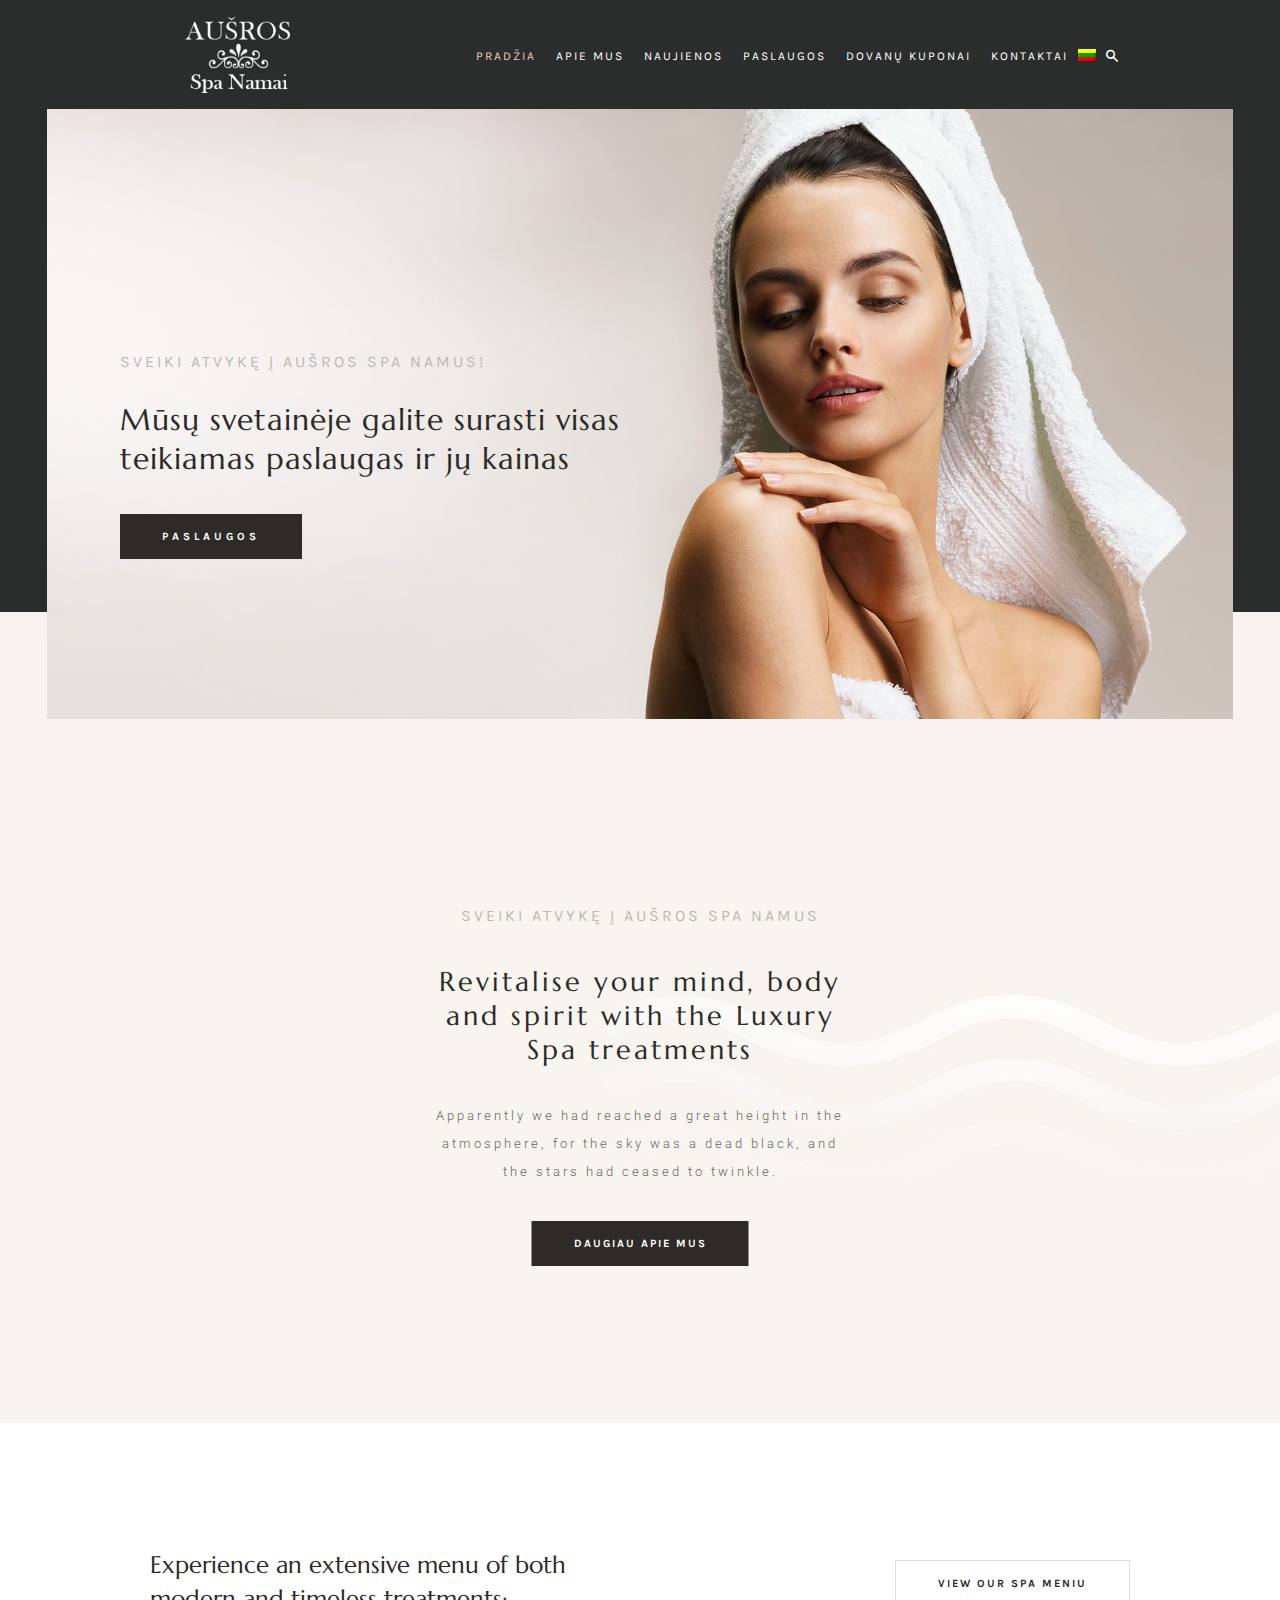
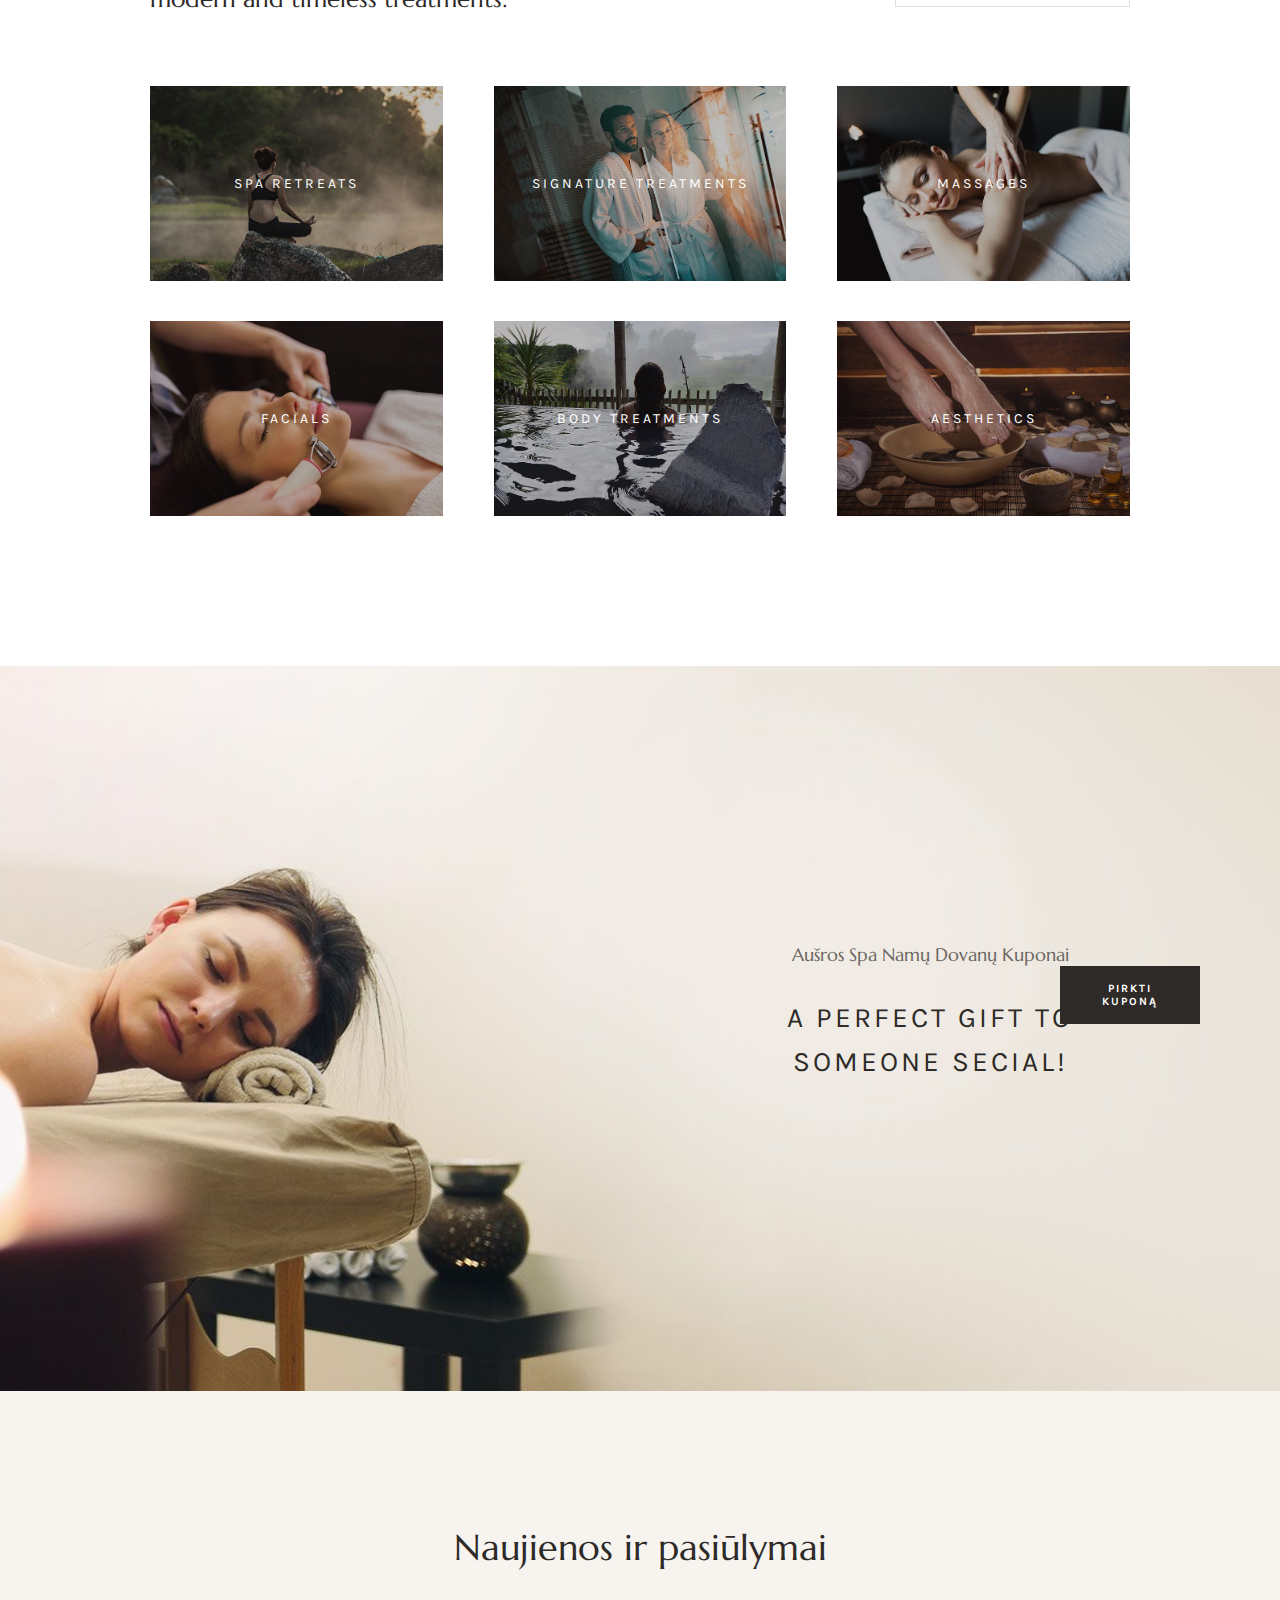
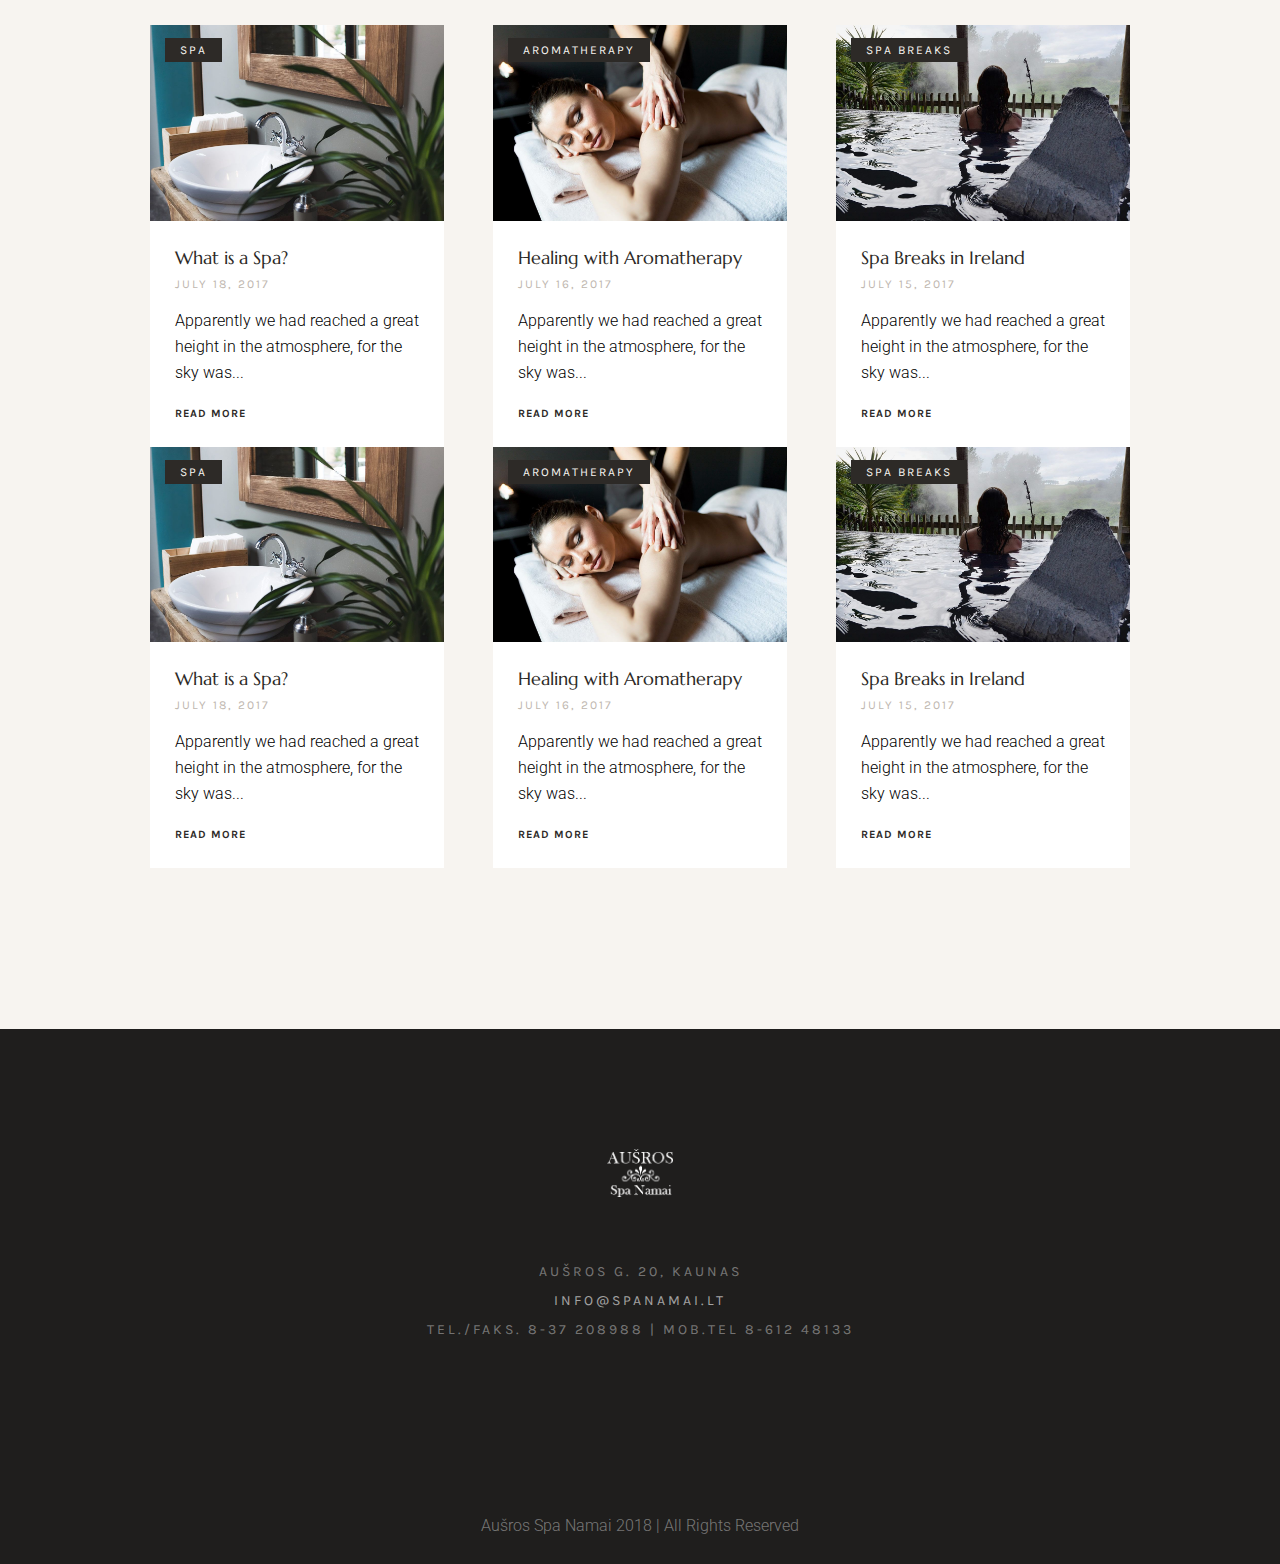
==== index.html @ 93ddd3ff "Add SPA website" ====
<!DOCTYPE html>

<html lang="lt"> 
	<head>
		<meta charset="utf-8">
		<meta name="viewport" content="width=device-width,initial-scale=1"> 
		<title>SPA</title> 
		<!-- reikia kitos fonto: Karla, Arial, Helvetica, "Nimbus Sans L"!!!-->
		<link href="https://fonts.googleapis.com/css?family=Karla:400,400i,700,700i&amp;subset=latin-ext" rel="stylesheet">
		<link href="https://fonts.googleapis.com/css?family=Marcellus&amp;subset=latin-ext" rel="stylesheet">
		<link href="https://fonts.googleapis.com/css?family=Roboto:300,300i&amp;subset=latin-ext" rel="stylesheet">
		<link rel="stylesheet" href="https://use.fontawesome.com/releases/v5.3.1/css/all.css" integrity="sha384-mzrmE5qonljUremFsqc01SB46JvROS7bZs3IO2EmfFsd15uHvIt+Y8vEf7N7fWAU" crossorigin="anonymous">
		<link rel="stylesheet" href="owlcarousel/dist/assets/owl.carousel.min.css">
		<link rel="stylesheet" href="owlcarousel/dist/assets/owl.theme.default.min.css">
		<link rel="stylesheet" href="assets/css/style.css">

	</head>
	<body> 
		
		<!-- START: button-to-top -->
		<button onclick="topFunction()" class="myBtn" title="Go to top">Top</button>
		<!-- END: button-to-top -->

		<!-- HEADER START-->

		<header class="float-navigation"> <!-- zalias --> 
			<div class="container flexinam">

				<div class="logo">
					<a href="# i pagrindini">
						<img src="assets/images/logo-spa-compressor.png" alt="Aušros spa namai">
					</a>
				</div>

				<nav class="meniu flexinam">
					<ul class="flexinam">
						<li class="unique"><a href="#">Pradžia</a></li>
						<li><a href="#">Apie mus</a></li>
						<li><a href="#">Naujienos</a></li>
						<li><a href="#">Paslaugos</a></li>
						<li><a href="#">Dovanų kuponai</a></li>
						<li><a href="#">Kontaktai</a></li>
					</ul>
					<ul class="lang">
						<!-- kaip cia padaryti, kad issoktu EN?? -->
						<li>
							<a href="#LT">
								<img src="assets/images/lt.png">
							</a>
						</li>
					</ul>
					<div class="search">
						<a href="#search"><span class="icon-search1"></span></a>
					</div>
				</nav>
			</div>
		</header>
		
		<!-- HEADER END --> 

		<!-- 2 SECTION START-->
		<section class="carousel">
			<div class="owl-carousel owl-theme">
				<div class="special-container photo flexinam first">
					<div class="content">
						<h3>Sveiki atvykę į aušros spa namus!</h3>
						<h4>Mūsų svetainėje galite surasti visas teikiamas paslaugas ir jų kainas</h4>
					</div>
					<a class='button' href='nowhere.html'>Paslaugos</a>
				</div>
				<div class="special-container photo flexinam second">
					<div class="content atitraukimas">
						<h3>Sveiki atvykę į aušros spa namus!</h3>
						<h4>Pas mus galite įsigyti dovanų kuponus visoms mūsų paslaugoms internetu!</h4>
					</div>
					<a class='button' href='nowhere.html'>Užsisakykite dabar!</a>
				</div>		
			</div>
		</section>
		<!-- 2 SECTION END-->
		
		<!-- 3 SECTION START: for overlay-->
		<section class="overlay">
		</section>
		<!-- 3 SECTION START: for overlay-->

		<!-- 4 SECTION START: ABOUT US-->
		<section class="about-us">
			<div class="container flexinam">
				<div class="content-about-us">
					<h1>Sveiki atvykę į aušros spa namus</h1>
					<h2>Revitalise your mind, body and spirit with the Luxury Spa treatments</h2>
					<p>Apparently we had reached a great height in the atmosphere, for the sky was a dead black, and the stars had ceased to twinkle.</p>
					<a class='button' href='nowhere.html'>Daugiau apie mus</a>
				</div>
			</div>
		</section>
		<section class="intro-to-service">
			<div class="container flexinam">
				<div class="antraste">
					<h4>Experience an extensive menu of both modern and timeless treatments:</h4>
				</div>
				<div>
					<a class='button' href="nowhere.html">View our spa meniu</a>
				</div>
			</div>
		</section>
		<section class="paslaugos">
			<div class="container">
				<div class="service-photos flexinam">
					<div class="spa">
						<a href="http://luxury-spa.cmsmasters.net/services/">
							<img src="assets/images/7-zen-dark-compressor.jpg" alt="spa retreats">
							<span class="centered overlayw3">spa retreats</span>
						</a>
					</div>
					<div class="spa">
						<a href="http://luxury-spa.cmsmasters.net/services/">
							<img src="assets/images/couple-dark-compressor.jpg" alt="signature treatments">
							<span class="centered overlayw3">signature treatments</span>
						</a>
					</div>
					<div class="spa">
						<a href="http://luxury-spa.cmsmasters.net/services/">
							<img src="assets/images/massage-dark-compressor.jpg" alt="massages">
							<span class="centered overlayw3">massages</span>
						</a>
					</div>
					<div class="spa">
						<a href="http://luxury-spa.cmsmasters.net/services/">
							<img src="assets/images/facial-dark-compressor.jpg" alt="facials">
							<span class="centered overlayw3">facials</span>
						</a>
					</div>
					<div class="spa">
						<a href="http://luxury-spa.cmsmasters.net/services/">
							<img src="assets/images/4-bali-dark-compressor.jpg" alt="body treatments">
							<span class="centered overlayw3">body treatments</span>
						</a>
					</div>
					<div class="spa">
						<a href="http://luxury-spa.cmsmasters.net/services/">
							<img src="assets/images/pedicure-compressor.jpg">
							<span class="centered overlayw3">aesthetics</span>
						</a>
					</div>
				</div>
			</div>
		</section>
		<!-- 4 SECTION END-->

		<!-- 5 SECTION START: VOUCHERS-->
		<section class="voucher">
			<div class="container flexinam">
				<div class="voucher-content">
					<h3>Aušros Spa namų dovanų kuponai</h3>
					<h4>A perfect gift to someone secial!</h4>
					<a class='button dark-button' href='nowhere.html'>Pirkti kuponą</a>
				</div>
			</div>
		</section>
		<!-- 5 SECTION END: VOUCHERS-->

		<!-- 6 SECTION START: NEWS-->
		<section class="news">
			<div class="container">
				<div class="intro">
					<h5>Naujienos ir pasiūlymai</h5>
				</div>
				<div class="news-columns flexinam"> 
					<div class="one-news-column">
						<div class="top-column">
							<figure>
								<img src="assets/images/sink-compressor.jpg">
								<div class="top-right">
									<a href="#nuveda i article">spa</a>
								</div>
							</figure>
						</div>
						<div class="bottom-column">
							<header>
								<h6>What is a Spa?</h6>
							</header>
							<div class="date-published">
								<h6 class="published">July 18, 2017</h6>
							</div>
							<div class="paragraph">
								<p>Apparently we had reached a great height in the atmosphere, for the sky was...</p>
							</div>
							<footer>
								<a href="#">read more</a>
							</footer>
						</div>
					</div>
					<div class="one-news-column">
						<div class="top-column">
							<figure>
								<img src="assets/images/massage-compressor.jpg">
								<!-- kaip padaryti, kad a padengtu visa foto? -->
								<div class="top-right">
									<a href="#nuveda i article">aromatherapy</a>
								</div>
							</figure>
							 <!-- https://www.w3schools.com/howto/howto_css_image_text.asp -->
						</div>
						<div class="bottom-column">
							<header>
								<h6>Healing with Aromatherapy</h6>
							</header>
							<div class="date-published">
								<h6 class="published">July 16, 2017</h6>
							</div>
							<div class="paragraph">
								<p>Apparently we had reached a great height in the atmosphere, for the sky was...</p>
							</div>
							<footer>
								<a href="#">read more</a>
							</footer>
						</div>
					</div>
					<div class="one-news-column">
						<div class="top-column">
							<figure>
								<img src="assets/images/bali-compressor.jpg">
								<!-- kaip padaryti, kad a padengtu visa foto? -->
								<div class="top-right">
									<a href="#nuveda i article">spa breaks</a>
								</div>
							</figure>
							 <!-- https://www.w3schools.com/howto/howto_css_image_text.asp -->
						</div>
						<div class="bottom-column">
							<header>
								<h6>Spa Breaks in Ireland</h6>
							</header>
							<div class="date-published">
								<h6 class="published">July 15, 2017</h6>
							</div>
							<div class="paragraph">
								<p>Apparently we had reached a great height in the atmosphere, for the sky was...</p>
							</div>
							<footer>
								<a href="#">read more</a>
							</footer>
						</div>
					</div>
										<div class="one-news-column">
						<div class="top-column">
							<figure>
								<img src="assets/images/sink-compressor.jpg">
								<div class="top-right">
									<a href="#nuveda i article">spa</a>
								</div>
							</figure>
						</div>
						<div class="bottom-column">
							<header>
								<h6>What is a Spa?</h6>
							</header>
							<div class="date-published">
								<h6 class="published">July 18, 2017</h6>
							</div>
							<div class="paragraph">
								<p>Apparently we had reached a great height in the atmosphere, for the sky was...</p>
							</div>
							<footer>
								<a href="#">read more</a>
							</footer>
						</div>
					</div>
					<div class="one-news-column">
						<div class="top-column">
							<figure>
								<img src="assets/images/massage-compressor.jpg">
								<!-- kaip padaryti, kad a padengtu visa foto? -->
								<div class="top-right">
									<a href="#nuveda i article">aromatherapy</a>
								</div>
							</figure>
							 <!-- https://www.w3schools.com/howto/howto_css_image_text.asp -->
						</div>
						<div class="bottom-column">
							<header>
								<h6>Healing with Aromatherapy</h6>
							</header>
							<div class="date-published">
								<h6 class="published">July 16, 2017</h6>
							</div>
							<div class="paragraph">
								<p>Apparently we had reached a great height in the atmosphere, for the sky was...</p>
							</div>
							<footer>
								<a href="#">read more</a>
							</footer>
						</div>
					</div>
					<div class="one-news-column">
						<div class="top-column">
							<figure>
								<img src="assets/images/bali-compressor.jpg">
								<!-- kaip padaryti, kad a padengtu visa foto? -->
								<div class="top-right">
									<a href="#nuveda i article">spa breaks</a>
								</div>
							</figure>
							 <!-- https://www.w3schools.com/howto/howto_css_image_text.asp -->
						</div>
						<div class="bottom-column">
							<header>
								<h6>Spa Breaks in Ireland</h6>
							</header>
							<div class="date-published">
								<h6 class="published">July 15, 2017</h6>
							</div>
							<div class="paragraph">
								<p>Apparently we had reached a great height in the atmosphere, for the sky was...</p>
							</div>
							<footer>
								<a href="#">read more</a>
							</footer>
						</div>
					</div>
				</div>
				<div class="three-dots flexinam">
					<div>
						<i class="fas fa-circle"></i>
					</div>
					<div class="active">
						<i class="fas fa-circle"></i>
					</div>
					<div>
						<i class="fas fa-circle"></i>
					</div>
				</div>
			</div>
		</section>
		<!-- 6 SECTION END: NEWS-->

		<!-- 7 SECTION START: footer-->
		<footer class="end-footer">
			<div class="container">
				<div class="footer-content">
					<div class="logo2">
						<a href="# i pagrindini">
							<img src="assets/images/logo-spa-compressor.png" alt="Aušros spa namai">
						</a>
					</div>
					<div class="address">
						<h4>Aušros g. 20, Kaunas</h4>
						<a href="mailto:info@spanamai.lt">info@spanamai.lt</a>
						<h4>tel./faks. 8-37 208988 | mob.tel 8-612 48133</h4>
					</div>
					<div class="icon-social">
						<ul class="flexinam">
							<li class="margin">
								<a href="https://www.instagram.com/explore/locations/489971274/ausros-spa-namai/" target="_blank">
									<i class="fab fa-instagram"></i>
								</a>
							</li>
							<li class="margin">
								<a href="https://www.facebook.com/ausrosspa//" target="_blank">
									<i class="fab fa-facebook-f"></i>
								</a>
							</li>
							<li class="margin">
								<a href="https://twitter.com/ausrosspanamai" target="_blank">
									<i class="fab fa-twitter"></i>
								</a>
							</li>
							<li class="margin">
								<a href="https://rekvizitai.vz.lt/imone/spa_namai/" target="_blank">
									<i class="fas fa-briefcase"></i>
								</a>
							</li>
						</ul>
					</div>
					<div class="rights">
						<p>Aušros Spa Namai 2018 | All Rights Reserved</p>
					</div>
				</div>
			</div>
		</footer>
		<!-- 7 SECTION END: footer-->
		<script src="assets/scripts/jquery.js"></script>
		<script src="owlcarousel/dist/owl.carousel.min.js"></script>
		<script src="assets/scripts/script.js"></script>
		
	</body>
</html>
---- assets/css/style.css ----
*,
*::before,
*::after {
  -webkit-box-sizing: border-box;
  box-sizing: border-box;
  /*border: 1px solid red;*/
}

@font-face {
  font-family: 'icomoon';
  src: url("../fonts/icomoon.eot?l3f3na");
  src: url("assets/fonts/icomoon.eot?l3f3na#iefix") format("embedded-opentype"), url("../fonts/icomoon.ttf?l3f3na") format("truetype"), url("../fonts/icomoon.woff?l3f3na") format("woff"), url("../fonts/icomoon.svg?l3f3na#icomoon") format("svg");
  font-weight: normal;
  font-style: normal;
}

[class^="icon-"], [class*=" icon-"] {
  /* use !important to prevent issues with browser extensions that change fonts */
  font-family: 'icomoon' !important;
  speak: none;
  font-style: normal;
  font-weight: normal;
  font-variant: normal;
  text-transform: none;
  line-height: 1;
  /* Better Font Rendering =========== */
  -webkit-font-smoothing: antialiased;
  -moz-osx-font-smoothing: grayscale;
}

.icon-search1:before {
  content: "\e901";
}

.icon-facebook:before {
  content: "\ea90";
}

.icon-instagram:before {
  content: "\ea92";
}

/******************************************************************/
html {
  font-size: 16px;
}

body {
  margin: 0;
}

.container {
  max-width: 980px;
  margin: 0 auto;
}

.flexinam {
  display: -webkit-box;
  display: -ms-flexbox;
  display: flex;
}

ul {
  list-style: none;
  /* kad nebutu bullet pointu */
  margin: 0;
  padding: 0;
}

img {
  width: 100%;
  /* padaro, kad prisitaikytu prie tevynainio */
  display: block;
  /* kad nebutu tarpelio po nuotrauka */
}

h1, h2, h3, h4, h5, h6, p {
  margin: 0;
}

a {
  text-decoration: none;
  text-transform: uppercase;
}

p {
  font-family: "Roboto", Arial, Helvetica, "Nimbus Sans L", sans-serif;
  font-weight: 300;
}

/* START: botton-to-top */
.myBtn {
  display: none;
  position: fixed;
  bottom: 50px;
  right: 20px;
  z-index: 99;
  font-size: 18px;
  border: none;
  outline: none;
  background-color: #b7a48e;
  color: white;
  cursor: pointer;
  padding: 15px;
}

.myBtn:hover {
  background-color: #a1886b;
}

/* END: botton-to-top */
/* 1 SECTION START: NAVIGATION MENIU */
.float-navigation {
  background-color: #2a2d2c;
  position: fixed;
  width: 100%;
  z-index: 1000;
}

.float-navigation.shrink .container {
  height: 73px;
}

/*https://codepen.io/malZiiirA/pen/cbfED*/
.float-navigation.shrink .logo {
  padding: 15px 15px 15px 35px;
  max-width: 105px;
}

.float-navigation .container {
  -webkit-box-pack: justify;
  -ms-flex-pack: justify;
  justify-content: space-between;
  -webkit-box-align: center;
  -ms-flex-align: center;
  align-items: center;
}

.logo {
  padding: 16.609px 15px 16.625px 35px;
  max-width: 155px;
}

.meniu {
  -webkit-box-align: center;
  -ms-flex-align: center;
  align-items: center;
}

.meniu a {
  color: #fff;
  font-size: 0.75rem;
  font-family: "Karla", Arial, Helvetica, "Nimbus Sans L", sans-serif;
  letter-spacing: 2px;
  /*cia gal irgi reikia reliatyvaus skaiciaus?*/
  padding: 10px;
}

/* kazkaip kitaip reiketu selectinti!!! */
.unique a {
  color: #e8d2b8;
}

.meniu a:hover, span:hover {
  color: #e8d2b8;
}

/* kazkaip gal galima pritaikyti koda, kad visiems butu galima taikyti hover? */
.icon-search1 {
  color: #fff;
  vertical-align: -1px;
  /* vertikaliai 1px zemyn */
}

/*https://www.w3schools.com/howto/howto_js_dropdown.asp*/
.lang a {
  vertical-align: -2px;
}

/* 1 SECTION END: NAVIGATION MENIU */
/* 2 SECTION START: CAROUSEL */
/*https://owlcarousel2.github.io/OwlCarousel2/docs/started-installation.html*/
.carousel {
  background-color: #2a2d2c;
}

.owl-carousel .owl-stage-outer {
  -webkit-transform: translateY(107px);
  -ms-transform: translateY(107px);
  transform: translateY(107px);
}

/* nuotrauka kazkodel per maza???? */
.carousel .photo {
  background-size: cover;
  background-position: center;
}

.photo.first {
  background-image: url("../images/big_towel-compressor.jpg");
}

.photo.second {
  background-image: url("../images/big_mask-compressor.jpg");
}

.special-container {
  max-width: 1186px;
  margin: 0 auto;
  height: 612px;
  /*?????? kaip sitas sprendimas? 715px, 100vh*/
  -webkit-box-align: center;
  -ms-flex-align: center;
  align-items: center;
  position: relative;
}

.special-container.second {
  -webkit-box-pack: end;
  -ms-flex-pack: end;
  justify-content: flex-end;
}

.first .content {
  padding-left: 73px;
  max-width: 623px;
}

.second .content {
  padding-left: 40px;
  max-width: 623px;
}

.carousel h3 {
  color: #c0b7af;
  font-size: 1rem;
  text-transform: uppercase;
  font-family: "Karla", Arial, Helvetica, "Nimbus Sans L", sans-serif;
  letter-spacing: 3px;
  font-style: normal;
  font-weight: 400;
  line-height: 26px;
}

.second h3 {
  color: #c0b7af;
  font-size: 1rem;
  text-transform: uppercase;
  font-family: "Karla", Arial, Helvetica, "Nimbus Sans L", sans-serif;
  letter-spacing: 3px;
  font-style: normal;
  font-weight: 400;
  color: rgba(255, 255, 255, 0.6);
}

.carousel h4 {
  color: #2d2a27;
  font-family: "Marcellus", Georgia, Times, "Century Schoolbook L", serif;
  font-style: normal;
  font-weight: 400;
  font-size: 1.9rem;
  letter-spacing: 1px;
  padding-top: 25px;
}

.second h4 {
  color: white;
}

.button {
  padding: 16px 42px;
  /* tipo 11 ir 42*/
  background-color: #2d2a27;
  border: #6a6560;
  text-decoration: none;
  text-transform: uppercase;
  font-family: "Karla", Arial, Helvetica, "Nimbus Sans L", sans-serif;
  font-size: 0.6875rem;
  position: absolute;
  color: #fff;
  font-weight: 700;
  letter-spacing: 4px;
}

/* button colors: */
.first a {
  margin-left: 73px;
  bottom: 160px;
}

.first a:hover {
  background: #b8a48d;
  color: #f7f4f0;
}

.atitraukimas {
  margin-bottom: 60px;
}

.second a {
  -webkit-transform: translateX(-110%);
  -ms-transform: translateX(-110%);
  transform: translateX(-110%);
  bottom: 190px;
}

.second a:hover {
  background: #fff;
  color: black;
}

/* 2 SECTION END: CAROUSEL */
/* 3 SECTION START: overlay */
.overlay {
  height: 107px;
  background-color: #f7f3f0;
  max-width: 1280px;
}

/* 3 SECTION END: overlay */
/* 4 SECTION START: ABOUT US */
.about-us {
  background-image: url("../images/wave-background-compressor.jpg");
  background-size: cover;
  background-position: center;
}

.about-us .container {
  -webkit-box-pack: center;
  -ms-flex-pack: center;
  justify-content: center;
  -webkit-box-align: center;
  -ms-flex-align: center;
  align-items: center;
  position: relative;
}

/*centruojam turini: */
.content-about-us {
  -webkit-box-pack: center;
  -ms-flex-pack: center;
  justify-content: center;
  margin-top: 163px;
  margin-bottom: 202px;
  padding-left: 20px;
  padding-top: 20px;
  padding-right: 20px;
  max-width: 450px;
  text-align: center;
}

h1 {
  color: #c0b7af;
  font-size: 1rem;
  text-transform: uppercase;
  font-family: "Karla", Arial, Helvetica, "Nimbus Sans L", sans-serif;
  letter-spacing: 3px;
  font-style: normal;
  font-weight: 400;
  line-height: 28px;
}

h2 {
  color: #2d2a27;
  font-family: "Marcellus", Georgia, Times, "Century Schoolbook L", serif;
  font-style: normal;
  font-weight: 400;
  font-size: 1.7rem;
  letter-spacing: 3px;
  padding-bottom: 35px;
  padding-top: 35px;
}

.about-us p {
  color: #6a6560;
  font-size: 0.8rem;
  /*atrodo per didelis sriftas, visai kitoks. turejo buti 16px, tai sumazinau*/
  letter-spacing: 3px;
  line-height: 28px;
  padding-bottom: 35px;
}

.about-us .button {
  letter-spacing: 2px;
  -webkit-transform: translateX(-50%);
  -ms-transform: translateX(-50%);
  transform: translateX(-50%);
}

.about-us a:hover, .voucher a:hover {
  border: 1px solid #d8d3d2;
  background-color: #f7f4f0;
  color: #2d2a27;
}

/* 4 SECTION END: ABOUT US */
/* 5 SECTION START: intro to services */
.intro-to-service {
  background-color: #fff;
}

.intro-to-service .container {
  padding-top: 125px;
  padding-bottom: 70px;
  -webkit-box-pack: justify;
  -ms-flex-pack: justify;
  justify-content: space-between;
  -webkit-box-align: center;
  -ms-flex-align: center;
  align-items: center;
}

.antraste {
  width: 430.844px;
}

.antraste h4 {
  color: #2d2a27;
  font-family: "Marcellus", Georgia, Times, "Century Schoolbook L", serif;
  font-style: normal;
  font-weight: 400;
  font-size: 1.5rem;
  text-align: left;
  line-height: 34px;
}

.intro-to-service a {
  border: 1px solid #e0dddd;
  background-color: rgba(0, 0, 0, 0);
  color: #2d2a27;
  letter-spacing: 2px;
  font-weight: 700;
  position: static;
}

.intro-to-service a:hover {
  color: #fff;
  background-color: #2d2a27;
  border-color: #4a4744;
}

/* 5 SECTION END: intro to services */
/* 6 SECTION START: services */
.paslaugos .container {
  padding-bottom: 110px;
  /* atemiau 40px, nes nuotraukos i apacia turi 40px margin*/
}

.spa {
  width: 29.8568%;
  margin-bottom: 40px;
  position: relative;
  /* uzdedam ant nuotraukos teksta */
  text-align: center;
  color: white;
}

.service-photos {
  -ms-flex-wrap: wrap;
  flex-wrap: wrap;
  -webkit-box-pack: justify;
  -ms-flex-pack: justify;
  justify-content: space-between;
}

/* ant nuotraukos sucentruojam teksta */
.centered {
  position: absolute;
  width: 100%;
  /* jejeje tekstas viduj nepersikelia i kita eilute ## /* max-width: 250px; KODEL PEREINA I KITA EILUTE?*/
  display: -webkit-box;
  display: -ms-flexbox;
  display: flex;
  -webkit-box-align: center;
  -ms-flex-align: center;
  align-items: center;
  -webkit-box-pack: center;
  -ms-flex-pack: center;
  justify-content: center;
}

.overlayw3 {
  position: absolute;
  top: 0;
  bottom: 0;
  left: 0;
  right: 0;
  height: 100%;
  width: 100%;
  -webkit-transition: .5s ease;
  -o-transition: .5s ease;
  transition: .5s ease;
}

.spa:hover .overlayw3 {
  background-color: rgba(45, 42, 39, 0.5);
}

.paslaugos a {
  font-family: "Karla", Arial, Helvetica, "Nimbus Sans L", sans-serif;
  font-size: 0.875rem;
  font-weight: 400;
  text-transform: uppercase;
  letter-spacing: 3px;
  color: #fff;
  text-decoration: none;
  display: block;
}

/* 6 SECTION END: services */
/* 7 SECTION START: VOUCHERS*/
.voucher {
  background-image: url("../images/gultas-compressor.jpg");
  background-position: center right;
  background-repeat: no-repeat;
  background-size: cover;
}

.voucher .container {
  min-height: 725px;
  -webkit-box-pack: end;
  -ms-flex-pack: end;
  justify-content: flex-end;
  -webkit-box-align: center;
  -ms-flex-align: center;
  align-items: center;
}

.voucher-content {
  max-width: 400px;
  position: relative;
  text-align: center;
}

.voucher h3 {
  color: #2d2a27;
  font-family: "Marcellus", Georgia, Times, "Century Schoolbook L", serif;
  font-style: normal;
  font-weight: 400;
  text-transform: capitalize;
  color: #6a6560;
  font-size: 1.125rem;
}

.voucher-content h4 {
  color: #c0b7af;
  font-size: 1rem;
  text-transform: uppercase;
  font-family: "Karla", Arial, Helvetica, "Nimbus Sans L", sans-serif;
  letter-spacing: 3px;
  font-style: normal;
  font-weight: 400;
  display: inline-block;
  font-size: 1.75rem;
  line-height: 44px;
  padding-top: 30px;
  padding-bottom: 30px;
  color: #2d2a27;
}

.voucher .button {
  margin-bottom: 240px;
  letter-spacing: 2px;
  -webkit-transform: translateX(-50%);
  -ms-transform: translateX(-50%);
  transform: translateX(-50%);
}

/* 7 SECTION END: VOUCHERS */
/* 8 SECTION START: NEWS */
.news {
  background-color: #f7f4f0;
}

.news .container {
  padding-top: 135px;
  padding-bottom: 125px;
}

.news h5 {
  color: #2d2a27;
  font-family: "Marcellus", Georgia, Times, "Century Schoolbook L", serif;
  font-style: normal;
  font-weight: 400;
  font-size: 2.25rem;
  line-height: 44px;
  text-align: center;
  margin-bottom: 55px;
}

figure {
  position: relative;
  margin: 0;
}

.top-right {
  position: absolute;
  top: 15px;
  left: 15px;
}

.top-right a, .news footer a {
  font-family: "Karla", Arial, Helvetica, "Nimbus Sans L", sans-serif;
  text-decoration: none;
  background-color: #2d2a27;
  text-transform: uppercase;
}

.top-right a {
  padding: 5px 15px;
  margin-bottom: 2px;
  margin-right: 2px;
  color: #f7f4f0;
  font-size: .75rem;
  font-weight: 400;
  letter-spacing: 2px;
  line-height: 18px;
}

.top-right a:hover {
  background: #a1886b;
  color: #f7f4f0;
}

.news-columns {
  -webkit-box-pack: justify;
  -ms-flex-pack: justify;
  justify-content: space-between;
  -ms-flex-wrap: wrap;
  flex-wrap: wrap;
}

.one-news-column {
  width: 30%;
  /*30.8510*/
}

.bottom-column {
  padding: 25px;
  background-color: #fff;
}

.bottom-column h6 {
  color: #2d2a27;
  font-family: "Marcellus", Georgia, Times, "Century Schoolbook L", serif;
  font-style: normal;
  font-weight: 400;
  font-size: 1.125rem;
  line-height: 24px;
}

.date-published {
  margin-top: 5px;
}

.date-published h6 {
  color: #c0b7af;
  font-size: 1rem;
  text-transform: uppercase;
  font-family: "Karla", Arial, Helvetica, "Nimbus Sans L", sans-serif;
  letter-spacing: 3px;
  font-style: normal;
  font-weight: 400;
  font-size: 0.75rem;
  line-height: 18px;
  letter-spacing: 2px;
}

.paragraph {
  margin-top: 15px;
}

.paragraph p {
  margin: 0;
  font-size: 1rem;
  line-height: 26px;
  font-weight: 300;
}

.news footer {
  margin-top: 17px;
}

.news footer a {
  font-size: 0.6875rem;
  font-weight: 700;
  letter-spacing: 1px;
  line-height: 16px;
  color: #2d2a27;
  background-color: transparent;
}

.news footer a:hover {
  color: #b8a48d;
}

.three-dots {
  -webkit-box-pack: center;
  -ms-flex-pack: center;
  justify-content: center;
  padding-top: 25px;
  font-size: 10px;
  color: #d8d3d2;
}

.three-dots i {
  padding: 3px;
}

.three-dots i:hover {
  color: #b7a48e;
}

/* kaip padaryti, kad ir liktu hover spalvos, kai tas langas aktyvus????? */
/* 8 SECTION END: NEWS */
/* 9 SECTION START: footer */
.end-footer {
  background-color: #1f1e1d;
}

.footer-content {
  padding: 120px 20px 25px;
  text-align: center;
}

.end-footer img {
  display: inline;
  width: 100%;
}

.address {
  margin-bottom: 40px;
}

.end-footer .logo2 {
  padding: 0;
  margin: 0 auto;
  margin-bottom: 50px;
  width: 7%;
}

.end-footer h4 {
  color: #c0b7af;
  font-size: 1rem;
  text-transform: uppercase;
  font-family: "Karla", Arial, Helvetica, "Nimbus Sans L", sans-serif;
  letter-spacing: 3px;
  font-style: normal;
  font-weight: 400;
  font-size: .875rem;
  line-height: 34px;
  color: rgba(255, 255, 255, 0.4);
}

.end-footer a {
  color: #c0b7af;
  font-size: 1rem;
  text-transform: uppercase;
  font-family: "Karla", Arial, Helvetica, "Nimbus Sans L", sans-serif;
  letter-spacing: 3px;
  font-style: normal;
  font-weight: 400;
  text-decoration: none;
  color: rgba(255, 255, 255, 0.6);
  font-size: .875rem;
  line-height: 24px;
}

.icon-social {
  margin-bottom: 20px;
}

.icon-social a {
  color: #fff;
}

.icon-social ul {
  -webkit-box-pack: center;
  -ms-flex-pack: center;
  justify-content: center;
}

.margin i {
  margin-right: 20px;
  font-size: 19px;
}

.icon-social i:hover {
  color: #e7d2b9;
}

.rights {
  margin-top: 100px;
}

.rights p {
  text-transform: capitalize;
  color: rgba(255, 255, 255, 0.4);
  font-size: 1rem;
  line-height: 26px;
  display: inline;
}

/* 9 SECTION END: footer */
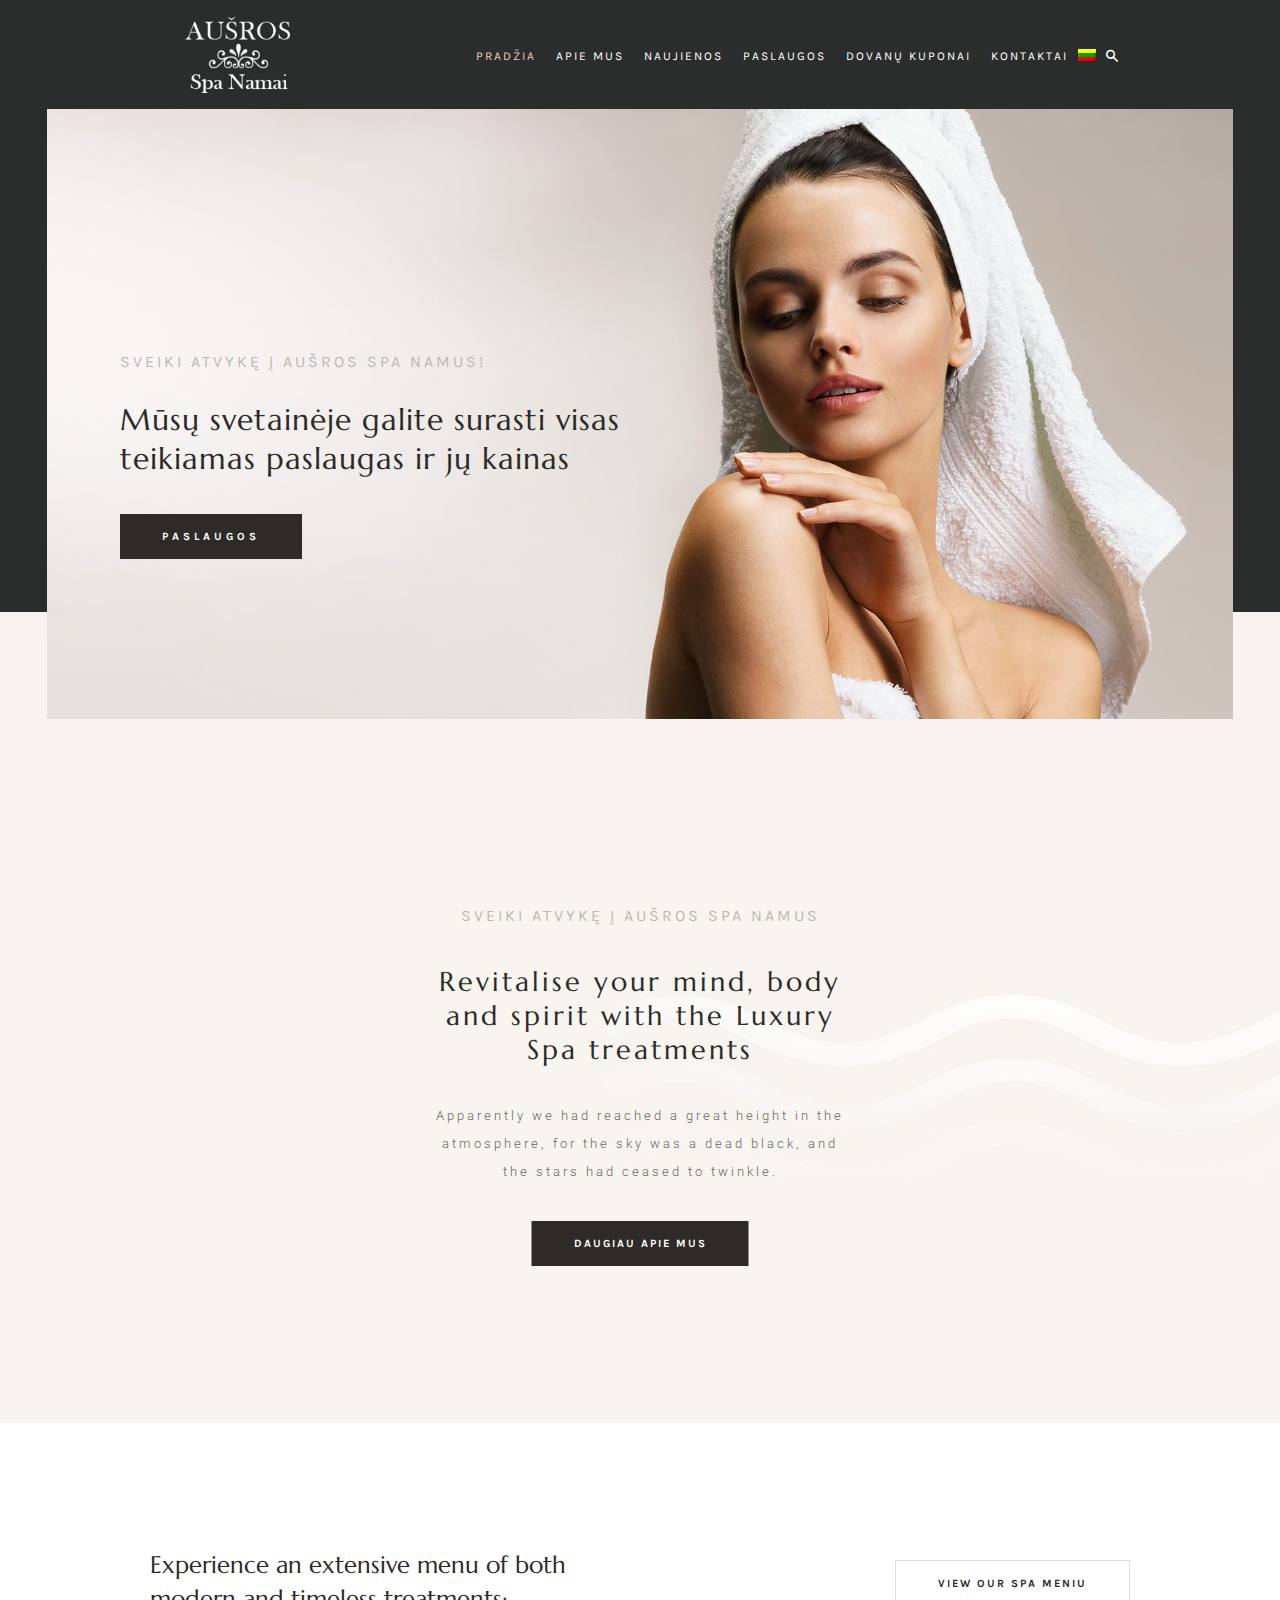
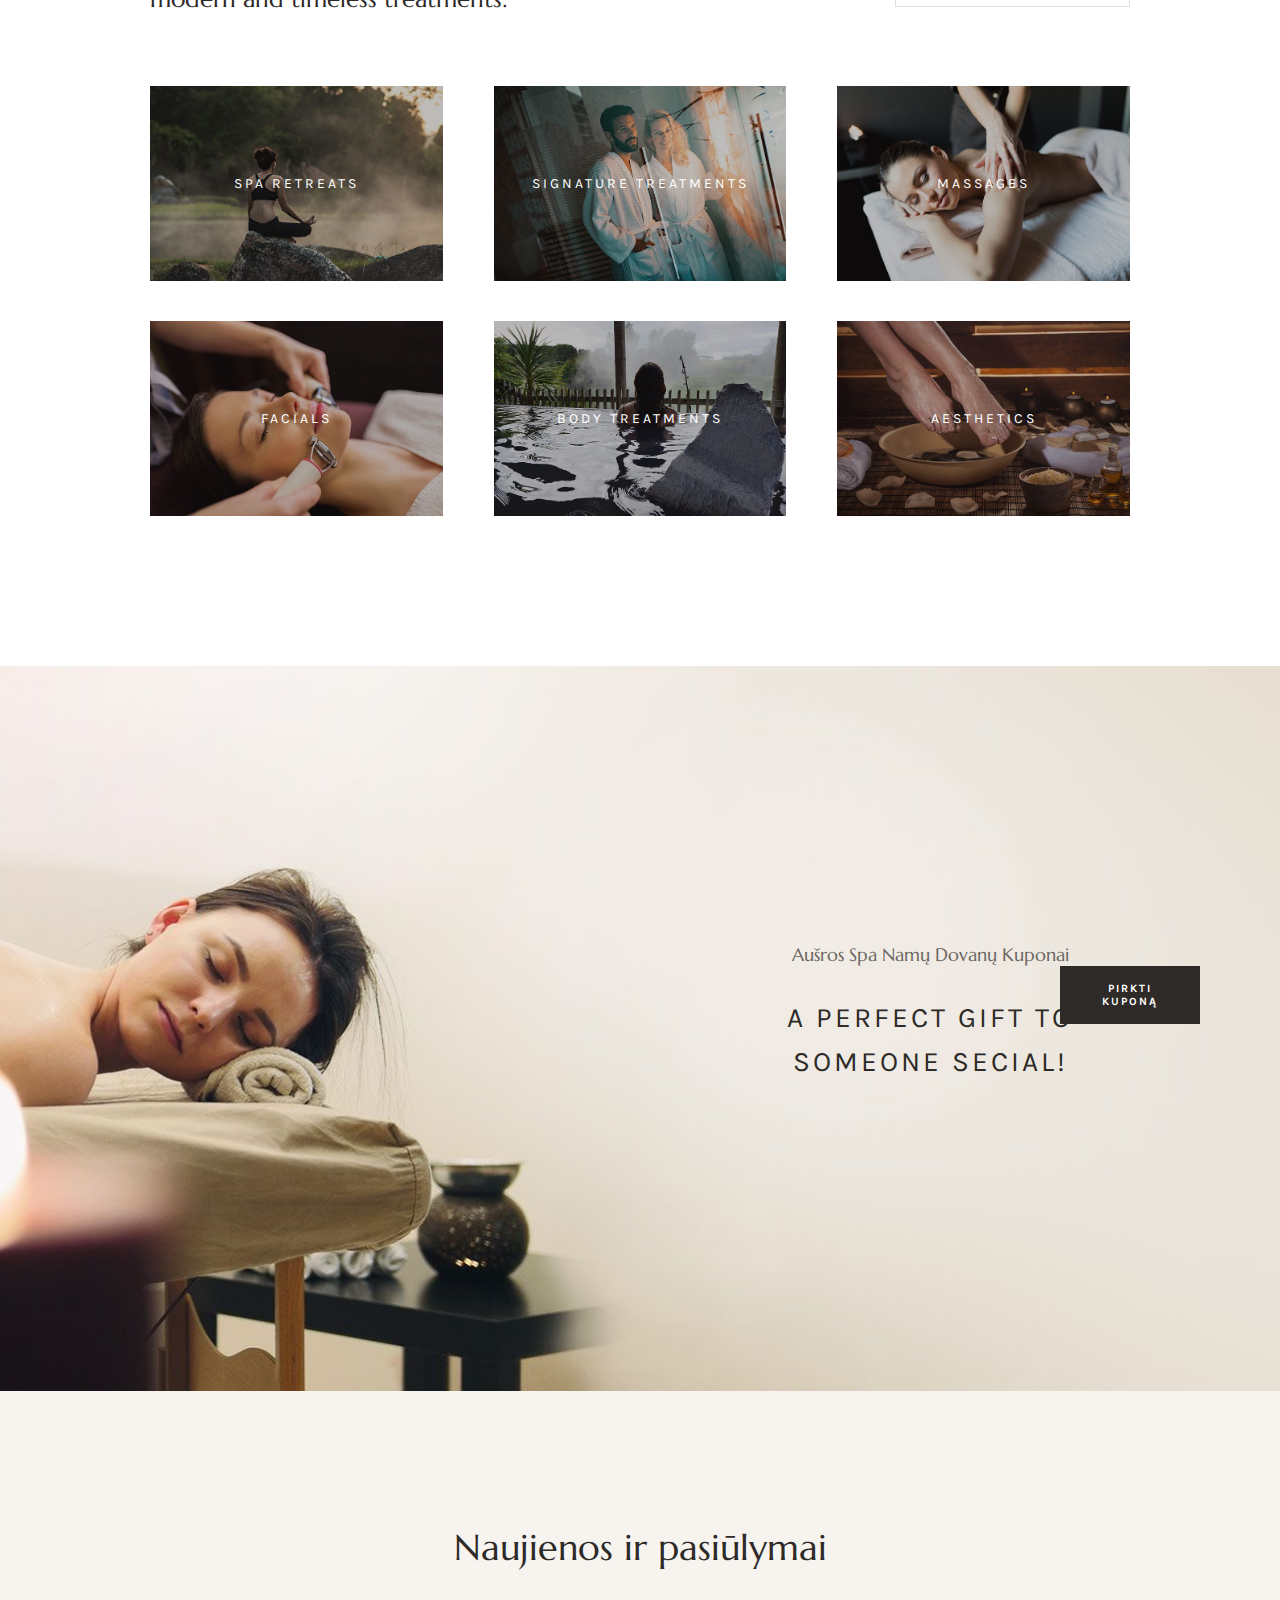
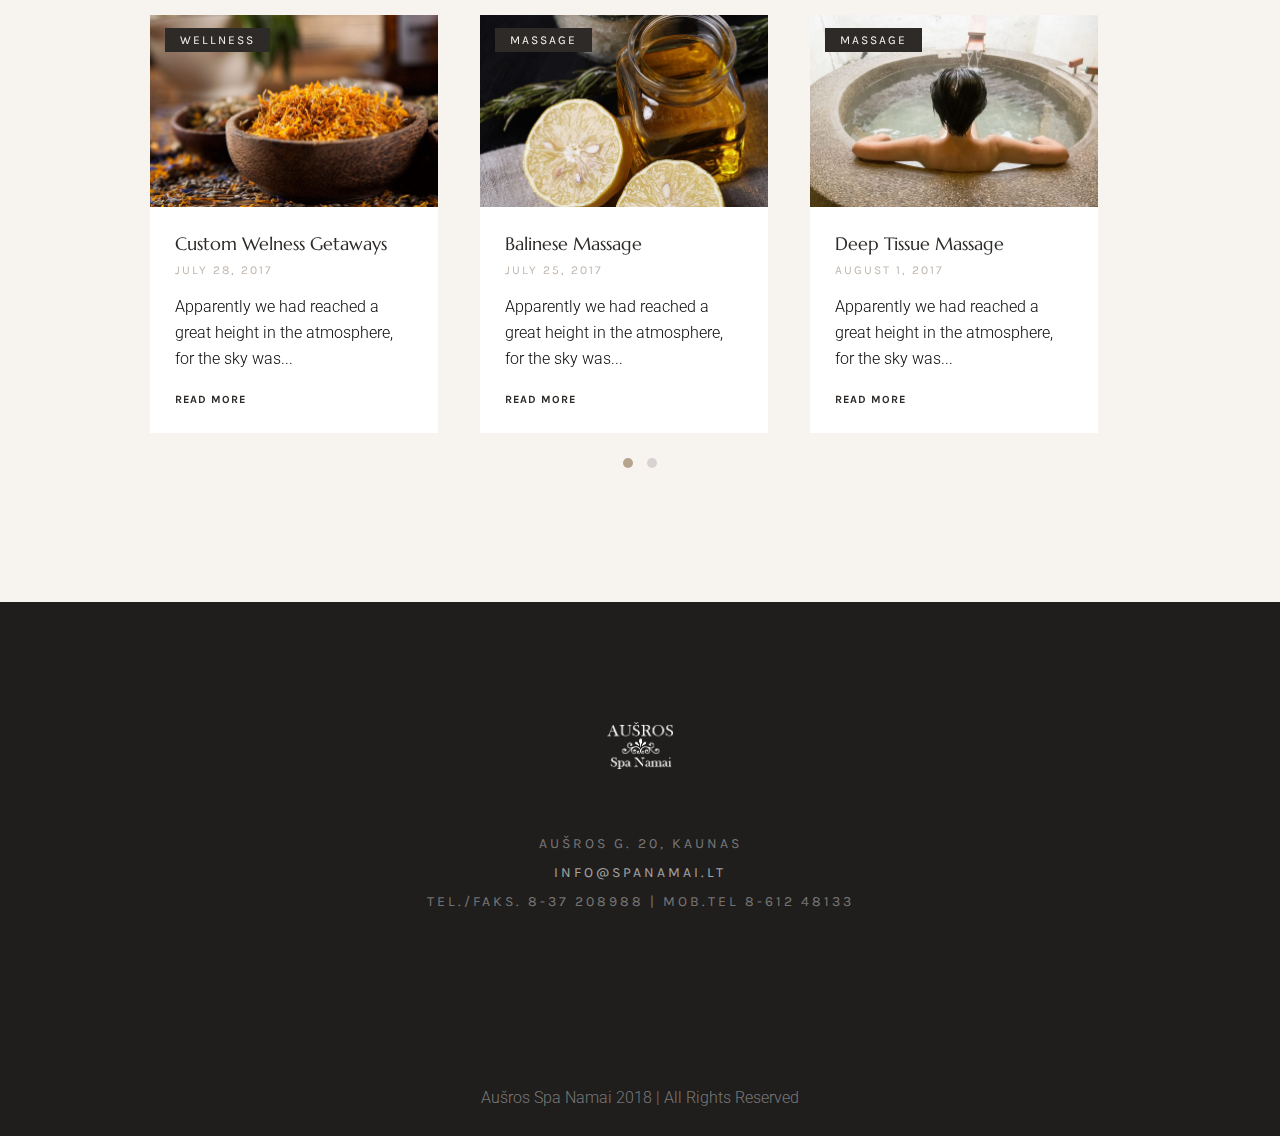
==== commit 52129324: "Add back-to-top button" ====
--- a/index.html
+++ b/index.html
@@ -13,16 +13,15 @@
 		<link rel="stylesheet" href="owlcarousel/dist/assets/owl.carousel.min.css">
 		<link rel="stylesheet" href="owlcarousel/dist/assets/owl.theme.default.min.css">
 		<link rel="stylesheet" href="assets/css/style.css">
-
 	</head>
-	<body> 
-		
+	<body>
 		<!-- START: button-to-top -->
-		<button onclick="topFunction()" class="myBtn" title="Go to top">Top</button>
+		<button onclick="topFunction()" class="myBtn" title="Go to top">
+			<i class="fas fa-angle-up"></i>
+		</button>
 		<!-- END: button-to-top -->
 
 		<!-- HEADER START-->
-
 		<header class="float-navigation"> <!-- zalias --> 
 			<div class="container flexinam">
 
@@ -55,12 +54,10 @@
 				</nav>
 			</div>
 		</header>
-		
 		<!-- HEADER END --> 
-
 		<!-- 2 SECTION START-->
 		<section class="carousel">
-			<div class="owl-carousel owl-theme">
+			<div class="owl-carousel kar owl-theme">
 				<div class="special-container photo flexinam first">
 					<div class="content">
 						<h3>Sveiki atvykę į aušros spa namus!</h3>
@@ -78,7 +75,7 @@
 			</div>
 		</section>
 		<!-- 2 SECTION END-->
-		
+
 		<!-- 3 SECTION START: for overlay-->
 		<section class="overlay">
 		</section>
@@ -167,7 +164,83 @@
 				<div class="intro">
 					<h5>Naujienos ir pasiūlymai</h5>
 				</div>
-				<div class="news-columns flexinam"> 
+				<div class="owl-carousel kar2 owl-theme">
+					<div class="one-news-column">
+						<div class="top-column">
+							<figure>
+								<img src="assets/images/bowl-compressor.jpg">
+								<div class="top-right">
+									<a href="#nuveda i article">Wellness</a>
+								</div>
+							</figure>
+						</div>
+						<div class="bottom-column">
+							<header>
+								<h6>Custom Welness Getaways</h6>
+							</header>
+							<div class="date-published">
+								<h6 class="published">July 28, 2017</h6>
+							</div>
+							<div class="paragraph">
+								<p>Apparently we had reached a great height in the atmosphere, for the sky was...</p>
+							</div>
+							<footer>
+								<a href="#">read more</a>
+							</footer>
+						</div>
+					</div>
+					<div class="one-news-column">
+						<div class="top-column">
+							<figure>
+								<img src="assets/images/citrus-compressor.jpg">
+								<!-- kaip padaryti, kad a padengtu visa foto? -->
+								<div class="top-right">
+									<a href="#nuveda i article">massage</a>
+								</div>
+							</figure>
+							 <!-- https://www.w3schools.com/howto/howto_css_image_text.asp -->
+						</div>
+						<div class="bottom-column">
+							<header>
+								<h6>Balinese Massage</h6>
+							</header>
+							<div class="date-published">
+								<h6 class="published">July 25, 2017</h6>
+							</div>
+							<div class="paragraph">
+								<p>Apparently we had reached a great height in the atmosphere, for the sky was...</p>
+							</div>
+							<footer>
+								<a href="#">read more</a>
+							</footer>
+						</div>
+					</div>
+					<div class="one-news-column">
+						<div class="top-column">
+							<figure>
+								<img src="assets/images/bathtub-compressor.jpg">
+								<!-- kaip padaryti, kad a padengtu visa foto? -->
+								<div class="top-right">
+									<a href="#nuveda i article">massage</a>
+								</div>
+							</figure>
+							 <!-- https://www.w3schools.com/howto/howto_css_image_text.asp -->
+						</div>
+						<div class="bottom-column">
+							<header>
+								<h6>Deep Tissue Massage</h6>
+							</header>
+							<div class="date-published">
+								<h6 class="published">August 1, 2017</h6>
+							</div>
+							<div class="paragraph">
+								<p>Apparently we had reached a great height in the atmosphere, for the sky was...</p>
+							</div>
+							<footer>
+								<a href="#">read more</a>
+							</footer>
+						</div>
+					</div>
 					<div class="one-news-column">
 						<div class="top-column">
 							<figure>
@@ -244,84 +317,8 @@
 							</footer>
 						</div>
 					</div>
-										<div class="one-news-column">
-						<div class="top-column">
-							<figure>
-								<img src="assets/images/sink-compressor.jpg">
-								<div class="top-right">
-									<a href="#nuveda i article">spa</a>
-								</div>
-							</figure>
-						</div>
-						<div class="bottom-column">
-							<header>
-								<h6>What is a Spa?</h6>
-							</header>
-							<div class="date-published">
-								<h6 class="published">July 18, 2017</h6>
-							</div>
-							<div class="paragraph">
-								<p>Apparently we had reached a great height in the atmosphere, for the sky was...</p>
-							</div>
-							<footer>
-								<a href="#">read more</a>
-							</footer>
-						</div>
-					</div>
-					<div class="one-news-column">
-						<div class="top-column">
-							<figure>
-								<img src="assets/images/massage-compressor.jpg">
-								<!-- kaip padaryti, kad a padengtu visa foto? -->
-								<div class="top-right">
-									<a href="#nuveda i article">aromatherapy</a>
-								</div>
-							</figure>
-							 <!-- https://www.w3schools.com/howto/howto_css_image_text.asp -->
-						</div>
-						<div class="bottom-column">
-							<header>
-								<h6>Healing with Aromatherapy</h6>
-							</header>
-							<div class="date-published">
-								<h6 class="published">July 16, 2017</h6>
-							</div>
-							<div class="paragraph">
-								<p>Apparently we had reached a great height in the atmosphere, for the sky was...</p>
-							</div>
-							<footer>
-								<a href="#">read more</a>
-							</footer>
-						</div>
-					</div>
-					<div class="one-news-column">
-						<div class="top-column">
-							<figure>
-								<img src="assets/images/bali-compressor.jpg">
-								<!-- kaip padaryti, kad a padengtu visa foto? -->
-								<div class="top-right">
-									<a href="#nuveda i article">spa breaks</a>
-								</div>
-							</figure>
-							 <!-- https://www.w3schools.com/howto/howto_css_image_text.asp -->
-						</div>
-						<div class="bottom-column">
-							<header>
-								<h6>Spa Breaks in Ireland</h6>
-							</header>
-							<div class="date-published">
-								<h6 class="published">July 15, 2017</h6>
-							</div>
-							<div class="paragraph">
-								<p>Apparently we had reached a great height in the atmosphere, for the sky was...</p>
-							</div>
-							<footer>
-								<a href="#">read more</a>
-							</footer>
-						</div>
-					</div>
-				</div>
-				<div class="three-dots flexinam">
+				</div>
+<!-- 				<div class="three-dots flexinam">
 					<div>
 						<i class="fas fa-circle"></i>
 					</div>
@@ -331,7 +328,7 @@
 					<div>
 						<i class="fas fa-circle"></i>
 					</div>
-				</div>
+				</div> -->
 			</div>
 		</section>
 		<!-- 6 SECTION END: NEWS-->
@@ -384,7 +381,6 @@
 		<script src="assets/scripts/jquery.js"></script>
 		<script src="owlcarousel/dist/owl.carousel.min.js"></script>
 		<script src="assets/scripts/script.js"></script>
-		
 	</body>
 </html>
 
--- a/assets/css/style.css
+++ b/assets/css/style.css
@@ -95,13 +95,13 @@
   bottom: 50px;
   right: 20px;
   z-index: 99;
-  font-size: 18px;
+  font-size: 1rem;
   border: none;
   outline: none;
   background-color: #b7a48e;
   color: white;
   cursor: pointer;
-  padding: 15px;
+  padding: 14px 20px;
 }
 
 .myBtn:hover {
@@ -568,6 +568,13 @@
 
 /* 7 SECTION END: VOUCHERS */
 /* 8 SECTION START: NEWS */
+.top-column .top-right a, .bottom-column footer a, label {
+  font-family: "Karla", Arial, Helvetica, "Nimbus Sans L", sans-serif;
+  text-decoration: none;
+  background-color: #2d2a27;
+  text-transform: uppercase;
+}
+
 .news {
   background-color: #f7f4f0;
 }
@@ -588,25 +595,28 @@
   margin-bottom: 55px;
 }
 
-figure {
+.news .kar2 .owl-stage-outer {
+  -webkit-transform: translateY(-10px);
+  -ms-transform: translateY(-10px);
+  transform: translateY(-10px);
+}
+
+.news .one-news-column {
+  width: 90%;
+}
+
+.top-column figure {
   position: relative;
   margin: 0;
 }
 
-.top-right {
+.top-column .top-right {
   position: absolute;
   top: 15px;
   left: 15px;
 }
 
-.top-right a, .news footer a {
-  font-family: "Karla", Arial, Helvetica, "Nimbus Sans L", sans-serif;
-  text-decoration: none;
-  background-color: #2d2a27;
-  text-transform: uppercase;
-}
-
-.top-right a {
+.top-column .top-right a {
   padding: 5px 15px;
   margin-bottom: 2px;
   margin-right: 2px;
@@ -617,22 +627,9 @@
   line-height: 18px;
 }
 
-.top-right a:hover {
+.top-column .top-right a:hover {
   background: #a1886b;
   color: #f7f4f0;
-}
-
-.news-columns {
-  -webkit-box-pack: justify;
-  -ms-flex-pack: justify;
-  justify-content: space-between;
-  -ms-flex-wrap: wrap;
-  flex-wrap: wrap;
-}
-
-.one-news-column {
-  width: 30%;
-  /*30.8510*/
 }
 
 .bottom-column {
@@ -649,11 +646,11 @@
   line-height: 24px;
 }
 
-.date-published {
+.bottom-column .date-published {
   margin-top: 5px;
 }
 
-.date-published h6 {
+.bottom-column .date-published h6 {
   color: #c0b7af;
   font-size: 1rem;
   text-transform: uppercase;
@@ -666,22 +663,22 @@
   letter-spacing: 2px;
 }
 
-.paragraph {
+.bottom-column .paragraph {
   margin-top: 15px;
 }
 
-.paragraph p {
+.bottom-column .paragraph p {
   margin: 0;
   font-size: 1rem;
   line-height: 26px;
   font-weight: 300;
 }
 
-.news footer {
+.bottom-column footer {
   margin-top: 17px;
 }
 
-.news footer a {
+.bottom-column footer a {
   font-size: 0.6875rem;
   font-weight: 700;
   letter-spacing: 1px;
@@ -690,28 +687,25 @@
   background-color: transparent;
 }
 
-.news footer a:hover {
+.bottom-column footer a:hover {
   color: #b8a48d;
 }
 
-.three-dots {
-  -webkit-box-pack: center;
-  -ms-flex-pack: center;
-  justify-content: center;
-  padding-top: 25px;
-  font-size: 10px;
-  color: #d8d3d2;
-}
-
-.three-dots i {
-  padding: 3px;
-}
-
-.three-dots i:hover {
-  color: #b7a48e;
-}
-
-/* kaip padaryti, kad ir liktu hover spalvos, kai tas langas aktyvus????? */
+.owl-theme .owl-dots .owl-dot span {
+  -webkit-transition: opacity .2s ease;
+  -o-transition: opacity .2s ease;
+  transition: opacity .2s ease;
+  background-color: #d8d3d2;
+}
+
+.owl-theme .owl-dots .owl-dot:focus {
+  outline: none;
+}
+
+.owl-theme .owl-dots .owl-dot.active span, .owl-theme .owl-dots .owl-dot:hover span {
+  background-color: #b7a48e;
+}
+
 /* 8 SECTION END: NEWS */
 /* 9 SECTION START: footer */
 .end-footer {
@@ -802,3 +796,83 @@
 }
 
 /* 9 SECTION END: footer */
+/* CONTACT US FORM: START */
+.reservation {
+  background-color: #f7f4f0;
+}
+
+.reservation .container {
+  padding-top: 270px;
+  padding-bottom: 210px;
+  -webkit-box-pack: center;
+  -ms-flex-pack: center;
+  justify-content: center;
+}
+
+.reservation h3 {
+  color: #c0b7af;
+  font-size: 1rem;
+  text-transform: uppercase;
+  font-family: "Karla", Arial, Helvetica, "Nimbus Sans L", sans-serif;
+  letter-spacing: 3px;
+  font-style: normal;
+  font-weight: 400;
+  margin-bottom: 5px;
+  text-align: center;
+}
+
+.reservation h4 {
+  color: #2d2a27;
+  font-family: "Marcellus", Georgia, Times, "Century Schoolbook L", serif;
+  font-style: normal;
+  font-weight: 400;
+  font-size: 2.25rem;
+  line-height: 44px;
+  margin-bottom: 45px;
+  text-align: center;
+}
+
+.call_to_action, .one_form {
+  padding-bottom: 10px;
+  margin-right: 6px;
+  margin-left: 6px;
+}
+
+label {
+  padding-bottom: 6px;
+  font-size: 0.6875rem;
+  font-weight: 700;
+  letter-spacing: 1px;
+  line-height: 16px;
+  color: #2d2a27;
+  background-color: transparent;
+}
+
+select, input, textarea {
+  width: 100%;
+  padding: 9px 15px;
+  border: 1px solid #d8d3d2;
+}
+
+select:focus, input:focus, textarea:focus {
+  outline-color: #b8a48d;
+}
+
+.one_form span {
+  color: #b8a48d;
+}
+
+.call_to_action {
+  padding-top: 20px;
+}
+
+.call_to_action input {
+  width: initial;
+}
+
+.call_to_action input:hover {
+  background: #b8a48d;
+  color: #f7f4f0;
+}
+
+/* CONTACT US FORM: END */
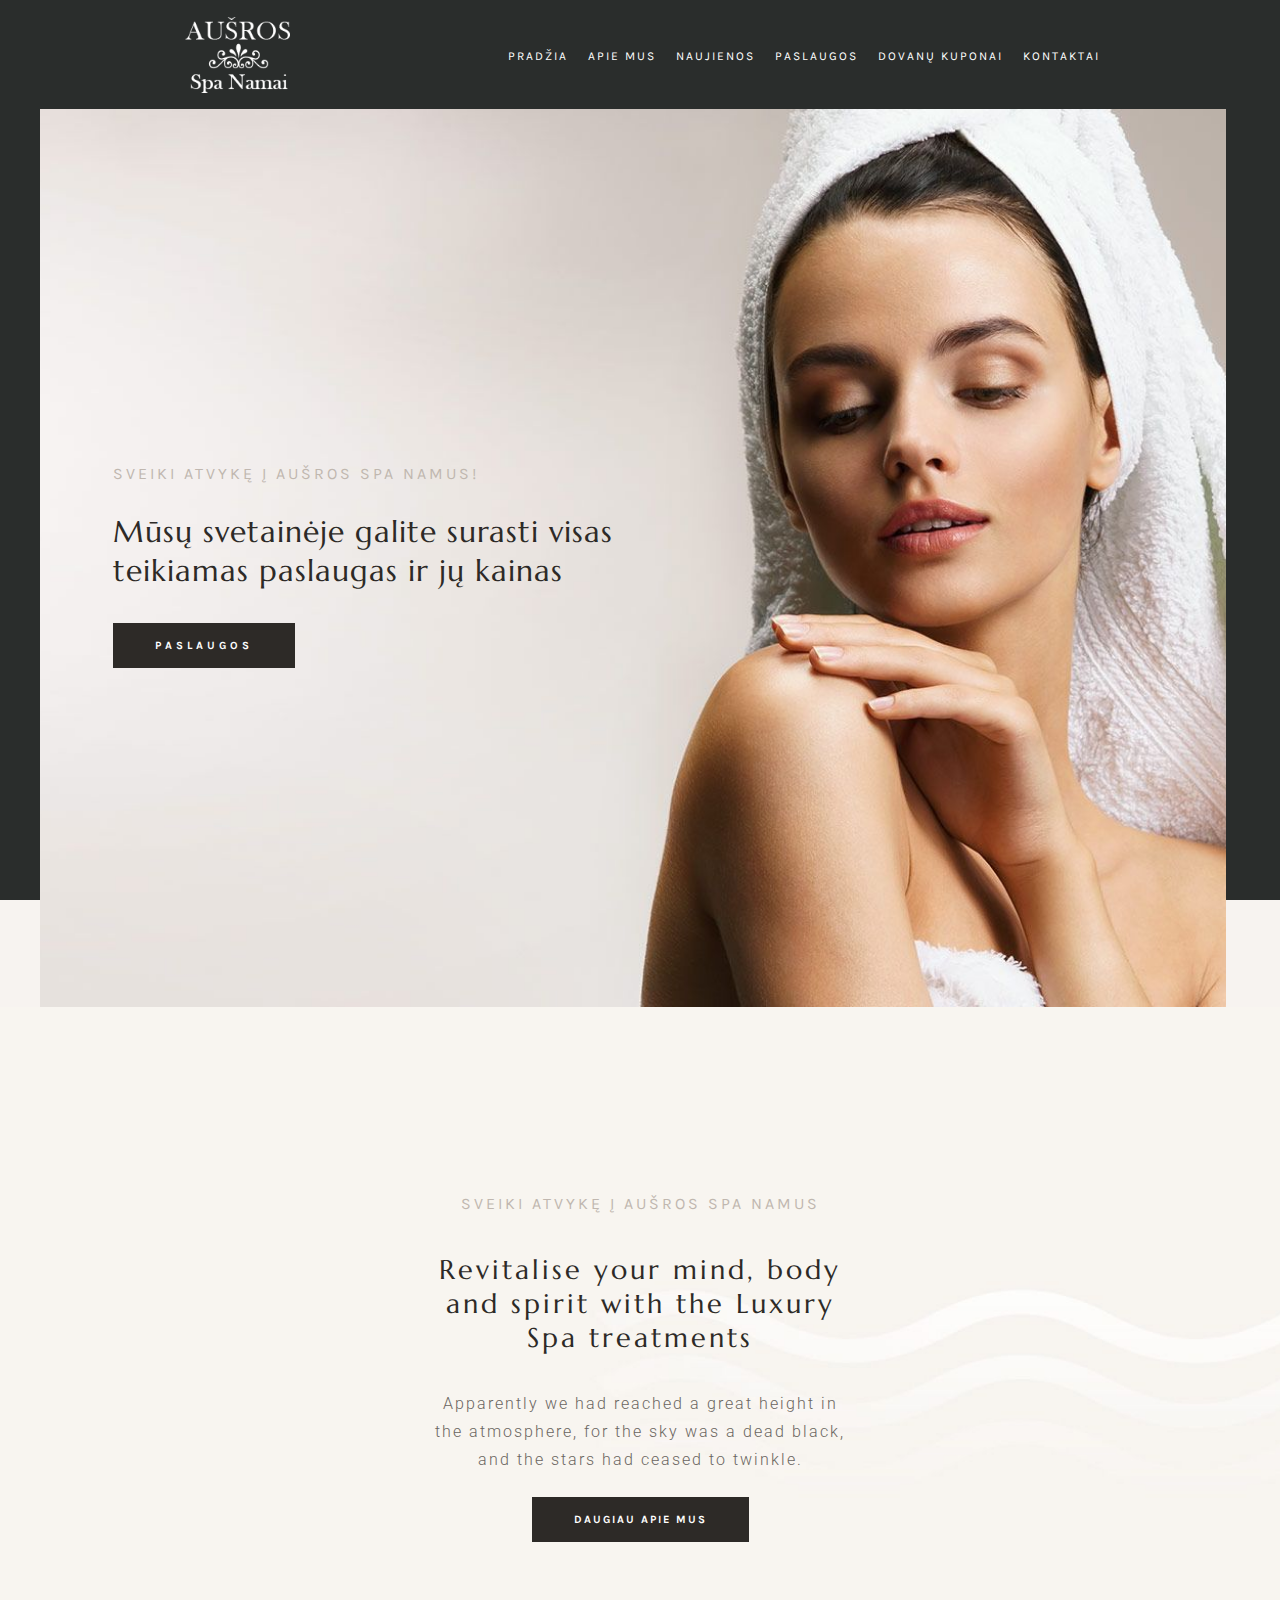
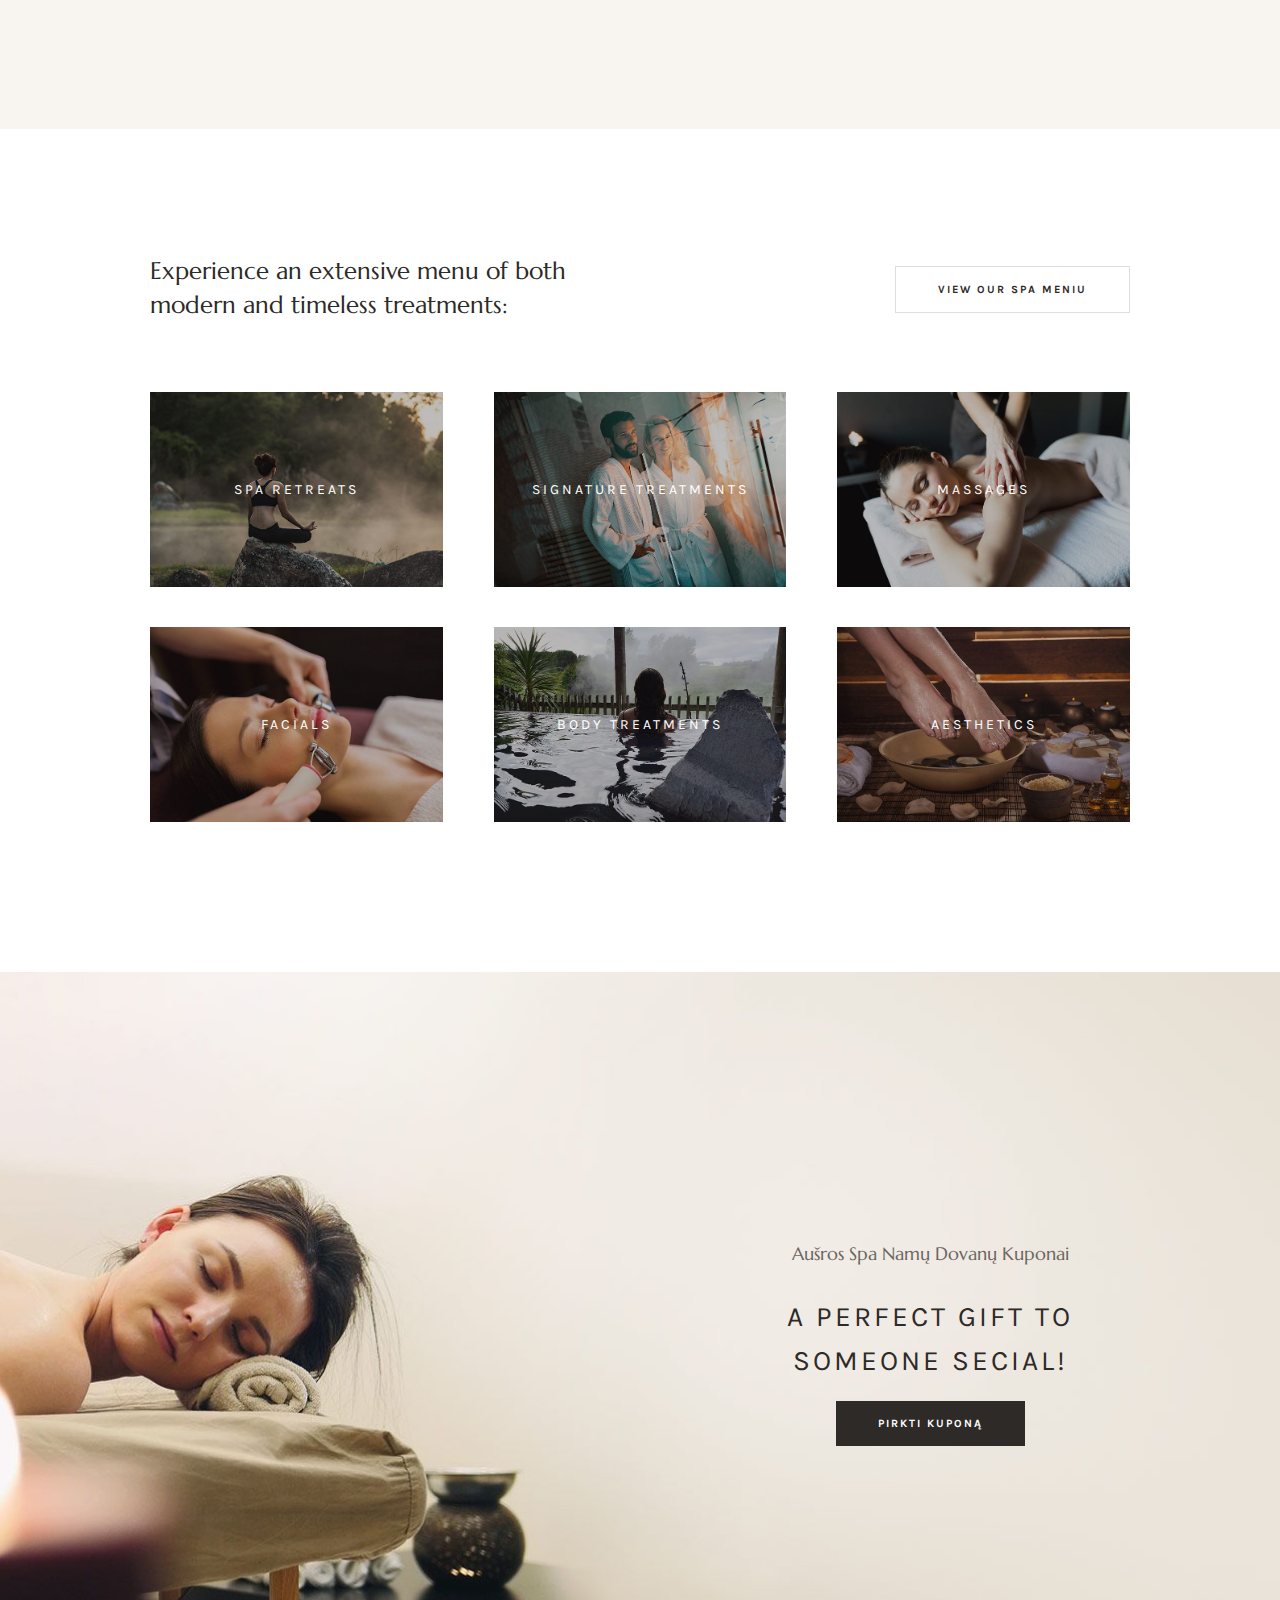
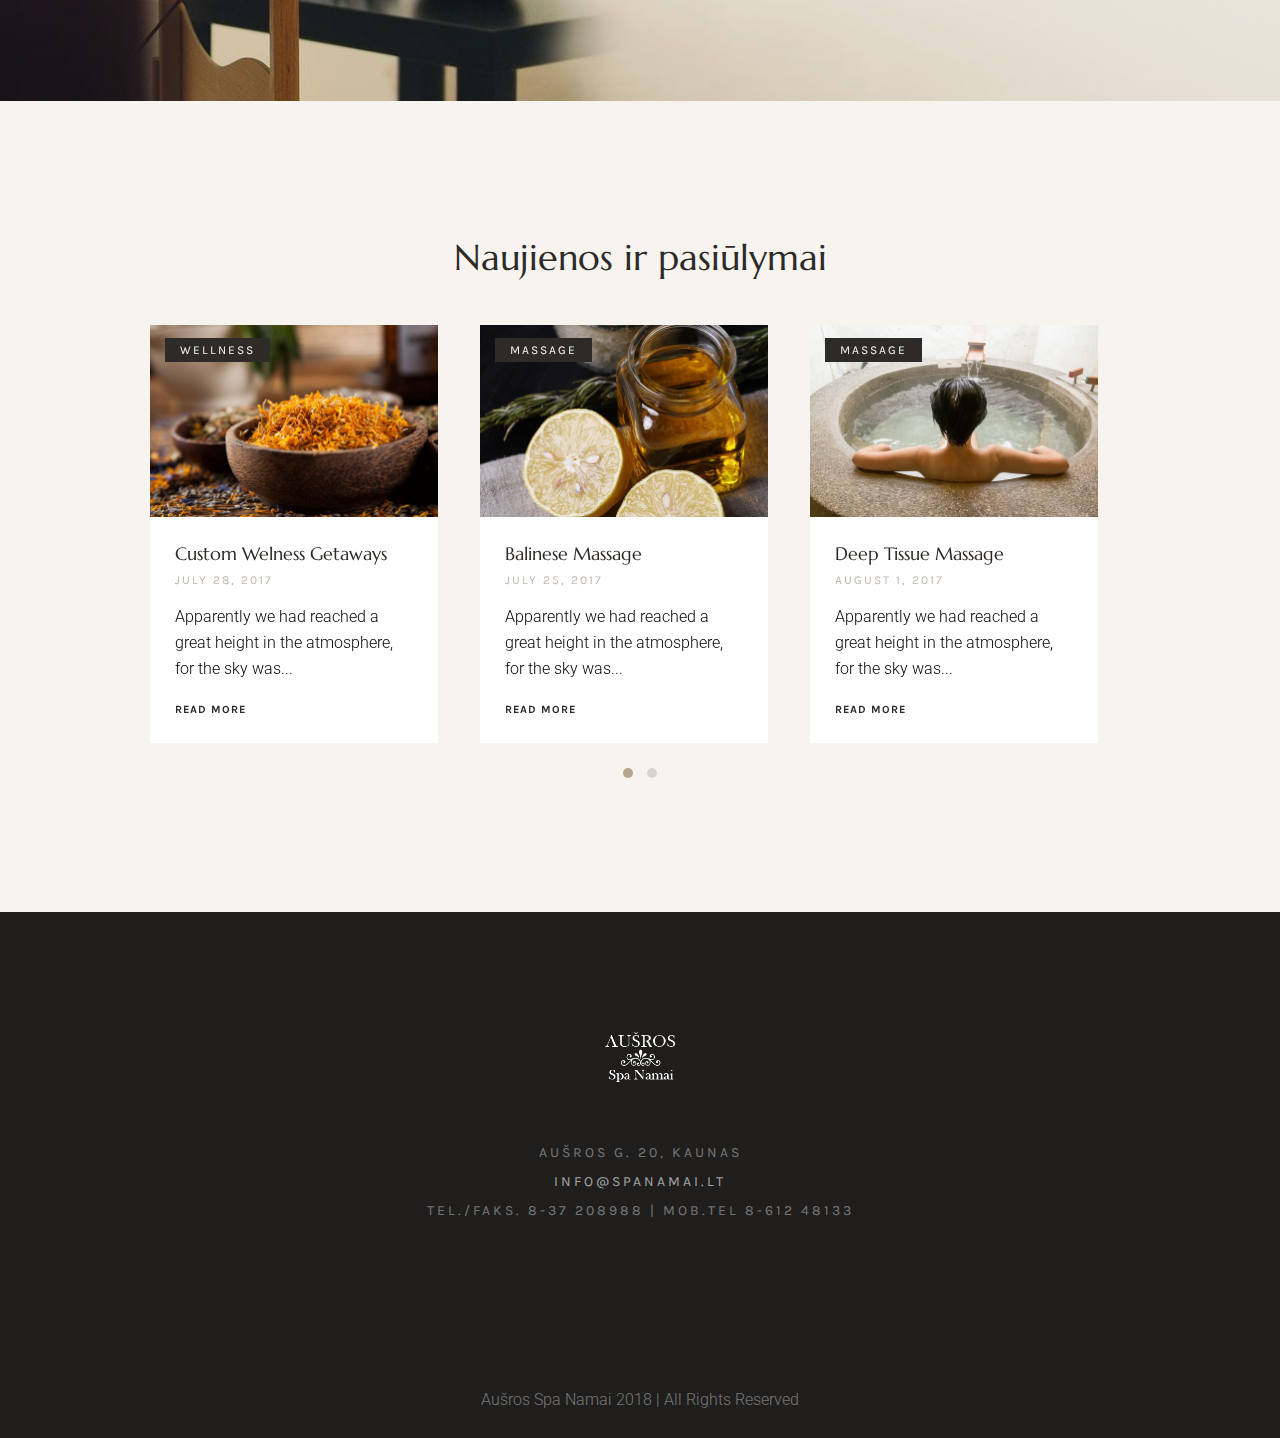
==== commit 0faa6880: "Add responsive design" ====
--- a/index.html
+++ b/index.html
@@ -1,6 +1,6 @@
 <!DOCTYPE html>
 
-<html lang="lt"> 
+<html lang="lt"> <!-- <?php language_attributes(); ?> -->
 	<head>
 		<meta charset="utf-8">
 		<meta name="viewport" content="width=device-width,initial-scale=1"> 
@@ -24,53 +24,45 @@
 		<!-- HEADER START-->
 		<header class="float-navigation"> <!-- zalias --> 
 			<div class="container flexinam">
-
 				<div class="logo">
-					<a href="# i pagrindini">
+					<a href="#">
 						<img src="assets/images/logo-spa-compressor.png" alt="Aušros spa namai">
 					</a>
 				</div>
-
 				<nav class="meniu flexinam">
-					<ul class="flexinam">
-						<li class="unique"><a href="#">Pradžia</a></li>
-						<li><a href="#">Apie mus</a></li>
-						<li><a href="#">Naujienos</a></li>
-						<li><a href="#">Paslaugos</a></li>
-						<li><a href="#">Dovanų kuponai</a></li>
-						<li><a href="#">Kontaktai</a></li>
+					<ul class="flexinam topnav" id="myTopnav">
+						<li><a href="#" class="keep-color">Pradžia</a></li>
+						<li><a href="#us" class="keep-color">Apie mus</a></li>
+						<li><a href="#our_news" class="keep-color">Naujienos</a></li>
+						<li><a href="#our_services" class="keep-color">Paslaugos</a></li>
+						<li><a href="#coupons" class="keep-color">Dovanų kuponai</a></li>
+						<li><a href="#contact_us" class="keep-color">Kontaktai</a></li>
+						<li><a href="javascript:void(0);" class="icon_burger" onclick="myFunction()"><i class="fa fa-bars"></i></a></li>
 					</ul>
-					<ul class="lang">
-						<!-- kaip cia padaryti, kad issoktu EN?? -->
-						<li>
-							<a href="#LT">
-								<img src="assets/images/lt.png">
-							</a>
-						</li>
-					</ul>
-					<div class="search">
-						<a href="#search"><span class="icon-search1"></span></a>
-					</div>
 				</nav>
 			</div>
 		</header>
 		<!-- HEADER END --> 
 		<!-- 2 SECTION START-->
 		<section class="carousel">
-			<div class="owl-carousel kar owl-theme">
+			<div class="owl-carousel karusele1 owl-theme">
 				<div class="special-container photo flexinam first">
 					<div class="content">
 						<h3>Sveiki atvykę į aušros spa namus!</h3>
 						<h4>Mūsų svetainėje galite surasti visas teikiamas paslaugas ir jų kainas</h4>
-					</div>
-					<a class='button' href='nowhere.html'>Paslaugos</a>
+						<div>
+							<a class='button' href='#our_services'>Paslaugos</a>
+						</div>
+					</div>
 				</div>
 				<div class="special-container photo flexinam second">
-					<div class="content atitraukimas">
+					<div class="content">
 						<h3>Sveiki atvykę į aušros spa namus!</h3>
 						<h4>Pas mus galite įsigyti dovanų kuponus visoms mūsų paslaugoms internetu!</h4>
-					</div>
-					<a class='button' href='nowhere.html'>Užsisakykite dabar!</a>
+						<div>
+							<a class='button' href='contact-us.html'>Užsisakykite dabar!</a>
+						</div>
+					</div>
 				</div>		
 			</div>
 		</section>
@@ -82,7 +74,7 @@
 		<!-- 3 SECTION START: for overlay-->
 
 		<!-- 4 SECTION START: ABOUT US-->
-		<section class="about-us">
+		<section id="us" class="about-us">
 			<div class="container flexinam">
 				<div class="content-about-us">
 					<h1>Sveiki atvykę į aušros spa namus</h1>
@@ -92,7 +84,7 @@
 				</div>
 			</div>
 		</section>
-		<section class="intro-to-service">
+		<section id="our_services" class="intro-to-service">
 			<div class="container flexinam">
 				<div class="antraste">
 					<h4>Experience an extensive menu of both modern and timeless treatments:</h4>
@@ -144,27 +136,27 @@
 				</div>
 			</div>
 		</section>
-		<!-- 4 SECTION END-->
+		<!-- 4 SECTION END: SERVICES-->
 
 		<!-- 5 SECTION START: VOUCHERS-->
-		<section class="voucher">
+		<section id="coupons" class="voucher">
 			<div class="container flexinam">
 				<div class="voucher-content">
 					<h3>Aušros Spa namų dovanų kuponai</h3>
 					<h4>A perfect gift to someone secial!</h4>
-					<a class='button dark-button' href='nowhere.html'>Pirkti kuponą</a>
+					<a class='button dark-button' href='contact-us.html'>Pirkti kuponą</a>
 				</div>
 			</div>
 		</section>
 		<!-- 5 SECTION END: VOUCHERS-->
 
 		<!-- 6 SECTION START: NEWS-->
-		<section class="news">
+		<section id="our_news" class="news">
 			<div class="container">
 				<div class="intro">
 					<h5>Naujienos ir pasiūlymai</h5>
 				</div>
-				<div class="owl-carousel kar2 owl-theme">
+				<div class="owl-carousel karusele2 owl-theme">
 					<div class="one-news-column">
 						<div class="top-column">
 							<figure>
@@ -318,23 +310,12 @@
 						</div>
 					</div>
 				</div>
-<!-- 				<div class="three-dots flexinam">
-					<div>
-						<i class="fas fa-circle"></i>
-					</div>
-					<div class="active">
-						<i class="fas fa-circle"></i>
-					</div>
-					<div>
-						<i class="fas fa-circle"></i>
-					</div>
-				</div> -->
-			</div>
-		</section>
-		<!-- 6 SECTION END: NEWS-->
-
-		<!-- 7 SECTION START: footer-->
-		<footer class="end-footer">
+			</div>
+		</section>
+		<!-- 6 SECTION END: NEWS -->
+
+		<!-- 7 SECTION START: FOOTER -->
+		<footer id="contact_us" class="end-footer">
 			<div class="container">
 				<div class="footer-content">
 					<div class="logo2">
@@ -377,7 +358,7 @@
 				</div>
 			</div>
 		</footer>
-		<!-- 7 SECTION END: footer-->
+		<!-- 7 SECTION END: FOOTER -->
 		<script src="assets/scripts/jquery.js"></script>
 		<script src="owlcarousel/dist/owl.carousel.min.js"></script>
 		<script src="assets/scripts/script.js"></script>
--- a/assets/css/style.css
+++ b/assets/css/style.css
@@ -117,16 +117,6 @@
   z-index: 1000;
 }
 
-.float-navigation.shrink .container {
-  height: 73px;
-}
-
-/*https://codepen.io/malZiiirA/pen/cbfED*/
-.float-navigation.shrink .logo {
-  padding: 15px 15px 15px 35px;
-  max-width: 105px;
-}
-
 .float-navigation .container {
   -webkit-box-pack: justify;
   -ms-flex-pack: justify;
@@ -136,9 +126,18 @@
   align-items: center;
 }
 
-.logo {
+.float-navigation .container .logo {
   padding: 16.609px 15px 16.625px 35px;
   max-width: 155px;
+}
+
+.float-navigation.shrink .container {
+  height: 73px;
+}
+
+.float-navigation.shrink .logo {
+  padding: 15px 15px 15px 35px;
+  max-width: 105px;
 }
 
 .meniu {
@@ -152,29 +151,24 @@
   font-size: 0.75rem;
   font-family: "Karla", Arial, Helvetica, "Nimbus Sans L", sans-serif;
   letter-spacing: 2px;
-  /*cia gal irgi reikia reliatyvaus skaiciaus?*/
   padding: 10px;
 }
 
-/* kazkaip kitaip reiketu selectinti!!! */
-.unique a {
+.meniu a:hover, .meniu a.selected, .meniu a span:hover {
   color: #e8d2b8;
 }
 
-.meniu a:hover, span:hover {
-  color: #e8d2b8;
-}
-
-/* kazkaip gal galima pritaikyti koda, kad visiems butu galima taikyti hover? */
-.icon-search1 {
+.meniu .lang a {
+  vertical-align: -2px;
+}
+
+.meniu .icon-search1 {
   color: #fff;
   vertical-align: -1px;
-  /* vertikaliai 1px zemyn */
-}
-
-/*https://www.w3schools.com/howto/howto_js_dropdown.asp*/
-.lang a {
-  vertical-align: -2px;
+}
+
+.icon_burger i {
+  display: none;
 }
 
 /* 1 SECTION END: NAVIGATION MENIU */
@@ -207,12 +201,13 @@
 .special-container {
   max-width: 1186px;
   margin: 0 auto;
-  height: 612px;
-  /*?????? kaip sitas sprendimas? 715px, 100vh*/
+  margin-left: 39.547px;
+  margin-right: 39.547px;
+  min-height: 100vh;
+  /* kaip sitas sprendimas? 612px; 715px, 100vh*/
   -webkit-box-align: center;
   -ms-flex-align: center;
   align-items: center;
-  position: relative;
 }
 
 .special-container.second {
@@ -227,7 +222,7 @@
 }
 
 .second .content {
-  padding-left: 40px;
+  padding-left: 20px;
   max-width: 623px;
 }
 
@@ -261,6 +256,7 @@
   font-size: 1.9rem;
   letter-spacing: 1px;
   padding-top: 25px;
+  padding-bottom: 45px;
 }
 
 .second h4 {
@@ -276,32 +272,14 @@
   text-transform: uppercase;
   font-family: "Karla", Arial, Helvetica, "Nimbus Sans L", sans-serif;
   font-size: 0.6875rem;
-  position: absolute;
   color: #fff;
   font-weight: 700;
   letter-spacing: 4px;
 }
 
-/* button colors: */
-.first a {
-  margin-left: 73px;
-  bottom: 160px;
-}
-
 .first a:hover {
   background: #b8a48d;
   color: #f7f4f0;
-}
-
-.atitraukimas {
-  margin-bottom: 60px;
-}
-
-.second a {
-  -webkit-transform: translateX(-110%);
-  -ms-transform: translateX(-110%);
-  transform: translateX(-110%);
-  bottom: 190px;
 }
 
 .second a:hover {
@@ -314,7 +292,6 @@
 .overlay {
   height: 107px;
   background-color: #f7f3f0;
-  max-width: 1280px;
 }
 
 /* 3 SECTION END: overlay */
@@ -333,6 +310,12 @@
   -ms-flex-align: center;
   align-items: center;
   position: relative;
+}
+
+.content-about-us a:hover, .voucher .container .voucher-content a:hover {
+  border: 1px solid #d8d3d2;
+  background-color: #f7f4f0;
+  color: #2d2a27;
 }
 
 /*centruojam turini: */
@@ -349,7 +332,7 @@
   text-align: center;
 }
 
-h1 {
+.content-about-us h1 {
   color: #c0b7af;
   font-size: 1rem;
   text-transform: uppercase;
@@ -360,7 +343,7 @@
   line-height: 28px;
 }
 
-h2 {
+.content-about-us h2 {
   color: #2d2a27;
   font-family: "Marcellus", Georgia, Times, "Century Schoolbook L", serif;
   font-style: normal;
@@ -371,26 +354,19 @@
   padding-top: 35px;
 }
 
-.about-us p {
+.content-about-us p {
   color: #6a6560;
-  font-size: 0.8rem;
-  /*atrodo per didelis sriftas, visai kitoks. turejo buti 16px, tai sumazinau*/
-  letter-spacing: 3px;
+  font-size: 1rem;
+  letter-spacing: 2px;
   line-height: 28px;
   padding-bottom: 35px;
 }
 
-.about-us .button {
+.content-about-us .button {
   letter-spacing: 2px;
   -webkit-transform: translateX(-50%);
   -ms-transform: translateX(-50%);
   transform: translateX(-50%);
-}
-
-.about-us a:hover, .voucher a:hover {
-  border: 1px solid #d8d3d2;
-  background-color: #f7f4f0;
-  color: #2d2a27;
 }
 
 /* 4 SECTION END: ABOUT US */
@@ -410,11 +386,11 @@
   align-items: center;
 }
 
-.antraste {
+.intro-to-service .container .antraste {
   width: 430.844px;
 }
 
-.antraste h4 {
+.intro-to-service .container .antraste h4 {
   color: #2d2a27;
   font-family: "Marcellus", Georgia, Times, "Century Schoolbook L", serif;
   font-style: normal;
@@ -424,16 +400,15 @@
   line-height: 34px;
 }
 
-.intro-to-service a {
+.intro-to-service .container a {
   border: 1px solid #e0dddd;
   background-color: rgba(0, 0, 0, 0);
   color: #2d2a27;
   letter-spacing: 2px;
-  font-weight: 700;
   position: static;
 }
 
-.intro-to-service a:hover {
+.intro-to-service .container a:hover {
   color: #fff;
   background-color: #2d2a27;
   border-color: #4a4744;
@@ -446,7 +421,15 @@
   /* atemiau 40px, nes nuotraukos i apacia turi 40px margin*/
 }
 
-.spa {
+.paslaugos .container .service-photos {
+  -ms-flex-wrap: wrap;
+  flex-wrap: wrap;
+  -webkit-box-pack: justify;
+  -ms-flex-pack: justify;
+  justify-content: space-between;
+}
+
+.paslaugos .container .service-photos .spa {
   width: 29.8568%;
   margin-bottom: 40px;
   position: relative;
@@ -455,19 +438,24 @@
   color: white;
 }
 
-.service-photos {
-  -ms-flex-wrap: wrap;
-  flex-wrap: wrap;
-  -webkit-box-pack: justify;
-  -ms-flex-pack: justify;
-  justify-content: space-between;
-}
-
-/* ant nuotraukos sucentruojam teksta */
-.centered {
+.paslaugos .container .service-photos .spa:hover .overlayw3 {
+  background-color: rgba(45, 42, 39, 0.5);
+}
+
+.paslaugos a {
+  font-family: "Karla", Arial, Helvetica, "Nimbus Sans L", sans-serif;
+  font-size: 0.875rem;
+  font-weight: 400;
+  text-transform: uppercase;
+  letter-spacing: 3px;
+  color: #fff;
+  text-decoration: none;
+  display: block;
+}
+
+.paslaugos a .centered {
   position: absolute;
   width: 100%;
-  /* jejeje tekstas viduj nepersikelia i kita eilute ## /* max-width: 250px; KODEL PEREINA I KITA EILUTE?*/
   display: -webkit-box;
   display: -ms-flexbox;
   display: flex;
@@ -479,7 +467,7 @@
   justify-content: center;
 }
 
-.overlayw3 {
+.paslaugos a .overlayw3 {
   position: absolute;
   top: 0;
   bottom: 0;
@@ -492,21 +480,6 @@
   transition: .5s ease;
 }
 
-.spa:hover .overlayw3 {
-  background-color: rgba(45, 42, 39, 0.5);
-}
-
-.paslaugos a {
-  font-family: "Karla", Arial, Helvetica, "Nimbus Sans L", sans-serif;
-  font-size: 0.875rem;
-  font-weight: 400;
-  text-transform: uppercase;
-  letter-spacing: 3px;
-  color: #fff;
-  text-decoration: none;
-  display: block;
-}
-
 /* 6 SECTION END: services */
 /* 7 SECTION START: VOUCHERS*/
 .voucher {
@@ -517,7 +490,8 @@
 }
 
 .voucher .container {
-  min-height: 725px;
+  padding-top: 270px;
+  padding-bottom: 270px;
   -webkit-box-pack: end;
   -ms-flex-pack: end;
   justify-content: flex-end;
@@ -526,13 +500,13 @@
   align-items: center;
 }
 
-.voucher-content {
+.voucher .container .voucher-content {
   max-width: 400px;
   position: relative;
   text-align: center;
 }
 
-.voucher h3 {
+.voucher .container .voucher-content h3 {
   color: #2d2a27;
   font-family: "Marcellus", Georgia, Times, "Century Schoolbook L", serif;
   font-style: normal;
@@ -542,7 +516,7 @@
   font-size: 1.125rem;
 }
 
-.voucher-content h4 {
+.voucher .container .voucher-content h4 {
   color: #c0b7af;
   font-size: 1rem;
   text-transform: uppercase;
@@ -558,7 +532,7 @@
   color: #2d2a27;
 }
 
-.voucher .button {
+.voucher .container .voucher-content .button {
   margin-bottom: 240px;
   letter-spacing: 2px;
   -webkit-transform: translateX(-50%);
@@ -568,7 +542,7 @@
 
 /* 7 SECTION END: VOUCHERS */
 /* 8 SECTION START: NEWS */
-.top-column .top-right a, .bottom-column footer a, label {
+.top-column .top-right a, .bottom-column footer a, .one_form label {
   font-family: "Karla", Arial, Helvetica, "Nimbus Sans L", sans-serif;
   text-decoration: none;
   background-color: #2d2a27;
@@ -595,7 +569,7 @@
   margin-bottom: 55px;
 }
 
-.news .kar2 .owl-stage-outer {
+.news .karusele2 .owl-stage-outer {
   -webkit-transform: translateY(-10px);
   -ms-transform: translateY(-10px);
   transform: translateY(-10px);
@@ -707,33 +681,33 @@
 }
 
 /* 8 SECTION END: NEWS */
-/* 9 SECTION START: footer */
+/* 9 SECTION START: FOOTER */
 .end-footer {
   background-color: #1f1e1d;
 }
 
-.footer-content {
+.end-footer .footer-content {
   padding: 120px 20px 25px;
   text-align: center;
 }
 
-.end-footer img {
-  display: inline;
-  width: 100%;
-}
-
-.address {
-  margin-bottom: 40px;
-}
-
-.end-footer .logo2 {
+.end-footer .footer-content .logo2 {
   padding: 0;
   margin: 0 auto;
   margin-bottom: 50px;
-  width: 7%;
-}
-
-.end-footer h4 {
+  max-width: 70px;
+}
+
+.end-footer .footer-content .logo2 img {
+  display: inline;
+  width: 100%;
+}
+
+.end-footer .footer-content .address {
+  margin-bottom: 40px;
+}
+
+.end-footer .footer-content .address h4 {
   color: #c0b7af;
   font-size: 1rem;
   text-transform: uppercase;
@@ -746,7 +720,7 @@
   color: rgba(255, 255, 255, 0.4);
 }
 
-.end-footer a {
+.end-footer .footer-content .address a {
   color: #c0b7af;
   font-size: 1rem;
   text-transform: uppercase;
@@ -760,12 +734,20 @@
   line-height: 24px;
 }
 
+.end-footer .footer-content .rights {
+  margin-top: 100px;
+}
+
+.end-footer .footer-content .rights p {
+  text-transform: capitalize;
+  color: rgba(255, 255, 255, 0.4);
+  font-size: 1rem;
+  line-height: 26px;
+  display: inline;
+}
+
 .icon-social {
   margin-bottom: 20px;
-}
-
-.icon-social a {
-  color: #fff;
 }
 
 .icon-social ul {
@@ -774,29 +756,27 @@
   justify-content: center;
 }
 
-.margin i {
+.icon-social ul a {
+  color: #fff;
+}
+
+.icon-social ul a i {
   margin-right: 20px;
   font-size: 19px;
 }
 
-.icon-social i:hover {
+.icon-social ul a i:hover {
   color: #e7d2b9;
 }
 
-.rights {
-  margin-top: 100px;
-}
-
-.rights p {
-  text-transform: capitalize;
-  color: rgba(255, 255, 255, 0.4);
-  font-size: 1rem;
-  line-height: 26px;
-  display: inline;
-}
-
-/* 9 SECTION END: footer */
+/* 9 SECTION END: FOOTER */
 /* CONTACT US FORM: START */
+.reservation .container .call_to_action, .one_form {
+  padding-bottom: 10px;
+  margin-right: 6px;
+  margin-left: 6px;
+}
+
 .reservation {
   background-color: #f7f4f0;
 }
@@ -809,7 +789,7 @@
   justify-content: center;
 }
 
-.reservation h3 {
+.reservation .container h3 {
   color: #c0b7af;
   font-size: 1rem;
   text-transform: uppercase;
@@ -821,7 +801,7 @@
   text-align: center;
 }
 
-.reservation h4 {
+.reservation .container h4 {
   color: #2d2a27;
   font-family: "Marcellus", Georgia, Times, "Century Schoolbook L", serif;
   font-style: normal;
@@ -832,13 +812,20 @@
   text-align: center;
 }
 
-.call_to_action, .one_form {
-  padding-bottom: 10px;
-  margin-right: 6px;
-  margin-left: 6px;
-}
-
-label {
+.reservation .container .call_to_action {
+  padding-top: 20px;
+}
+
+.reservation .container .call_to_action input {
+  width: initial;
+}
+
+.reservation .container .call_to_action input:hover {
+  background: #b8a48d;
+  color: #f7f4f0;
+}
+
+.one_form label {
   padding-bottom: 6px;
   font-size: 0.6875rem;
   font-weight: 700;
@@ -848,6 +835,10 @@
   background-color: transparent;
 }
 
+.one_form label span {
+  color: #b8a48d;
+}
+
 select, input, textarea {
   width: 100%;
   padding: 9px 15px;
@@ -858,21 +849,127 @@
   outline-color: #b8a48d;
 }
 
-.one_form span {
-  color: #b8a48d;
-}
-
-.call_to_action {
-  padding-top: 20px;
-}
-
-.call_to_action input {
-  width: initial;
-}
-
-.call_to_action input:hover {
-  background: #b8a48d;
-  color: #f7f4f0;
-}
-
 /* CONTACT US FORM: END */
+@media screen and (max-width: 600px) {
+  .topnav a {
+    display: none;
+  }
+  .topnav a.icon {
+    float: right;
+    display: block;
+  }
+}
+
+@media screen and (max-width: 600px) {
+  .topnav.responsive {
+    position: relative;
+  }
+  .topnav.responsive .icon {
+    position: absolute;
+    right: 0;
+    top: 0;
+  }
+  .topnav.responsive a {
+    float: none;
+    display: block;
+    text-align: left;
+  }
+}
+
+@media all and (max-width: 600px) {
+  .special-container {
+    margin-left: 15px;
+    margin-right: 15px;
+  }
+  .first .content {
+    padding-left: 20px;
+    max-width: 280px;
+  }
+  .second .content {
+    padding-left: 20px;
+    max-width: 300px;
+  }
+  .second .content a {
+    max-width: 30%;
+  }
+  .carousel h3 {
+    font-size: 1rem;
+  }
+  .carousel h4 {
+    font-size: 1.5rem;
+  }
+}
+
+@media all and (max-width: 600px) {
+  .content-about-us {
+    margin-top: 90px;
+    margin-bottom: 110px;
+  }
+}
+
+@media all and (max-width: 1050px) {
+  .intro-to-service .container {
+    margin: 0 20px 0px 20px;
+  }
+}
+
+@media screen and (max-width: 750px) {
+  .intro-to-service .container {
+    padding-top: 60px;
+    padding-bottom: 70px;
+    display: block;
+    margin: 0 20px 0px 20px;
+  }
+  .intro-to-service .container .antraste {
+    padding-bottom: 30px;
+    width: 350px;
+  }
+}
+
+@media all and (max-width: 1050px) {
+  .paslaugos .container {
+    margin: 0 20px 0px 20px;
+  }
+}
+
+@media all and (max-width: 750px) {
+  .paslaugos .container .service-photos .spa {
+    width: 47%;
+  }
+}
+
+@media screen and (max-width: 600px) {
+  .paslaugos .container {
+    padding-bottom: 50px;
+    margin: 0 20px 0px 20px;
+  }
+  .paslaugos .container .service-photos .spa {
+    width: 100%;
+    margin-bottom: 0px;
+  }
+}
+
+@media all and (max-width: 1000px) {
+  .voucher .container {
+    padding-top: 230px;
+    padding-bottom: 230px;
+    -webkit-box-pack: center;
+    -ms-flex-pack: center;
+    justify-content: center;
+  }
+}
+
+@media all and (max-width: 1050px) {
+  .news .container {
+    margin: 0 20px 0px 20px;
+  }
+  .news .container .one-news-column {
+    width: 100%;
+  }
+}
+
+@media all and (max-width: 600px) {
+  .news .container {
+    padding: 50px 20px;
+  }
+}
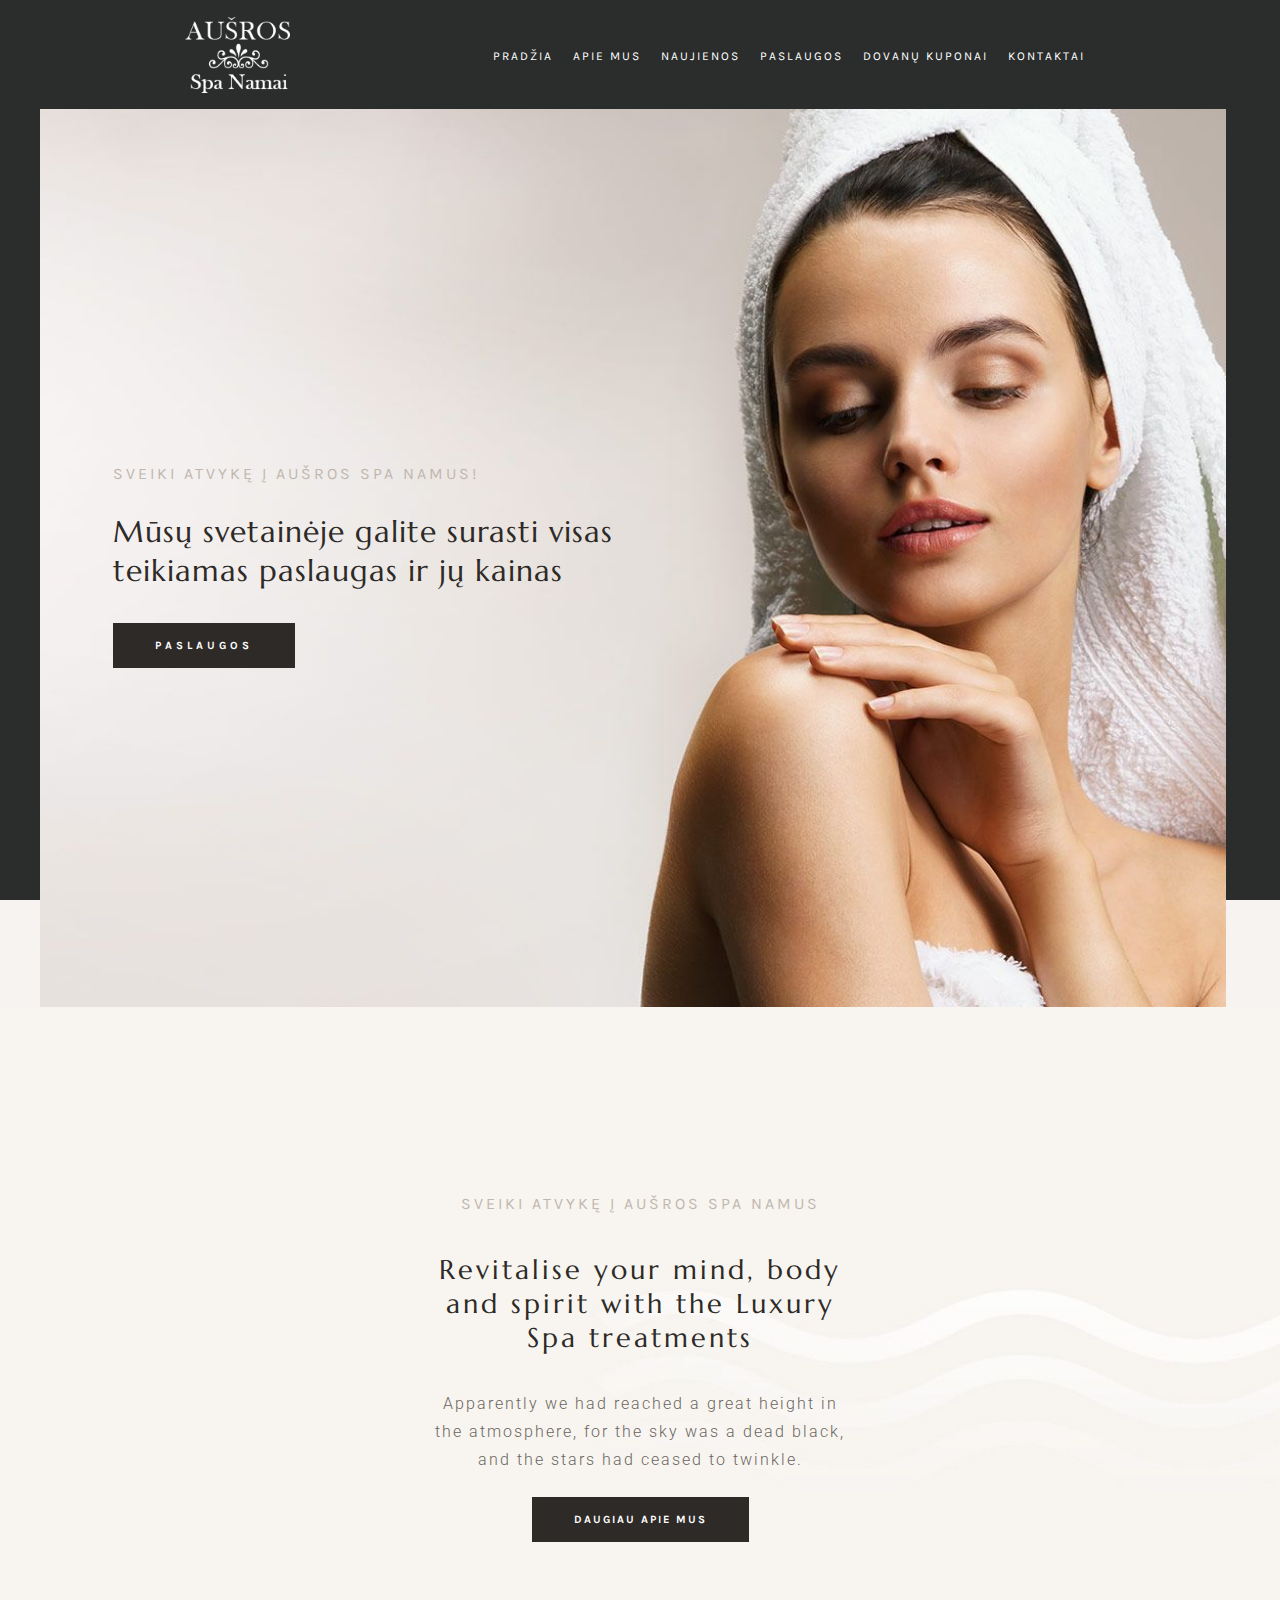
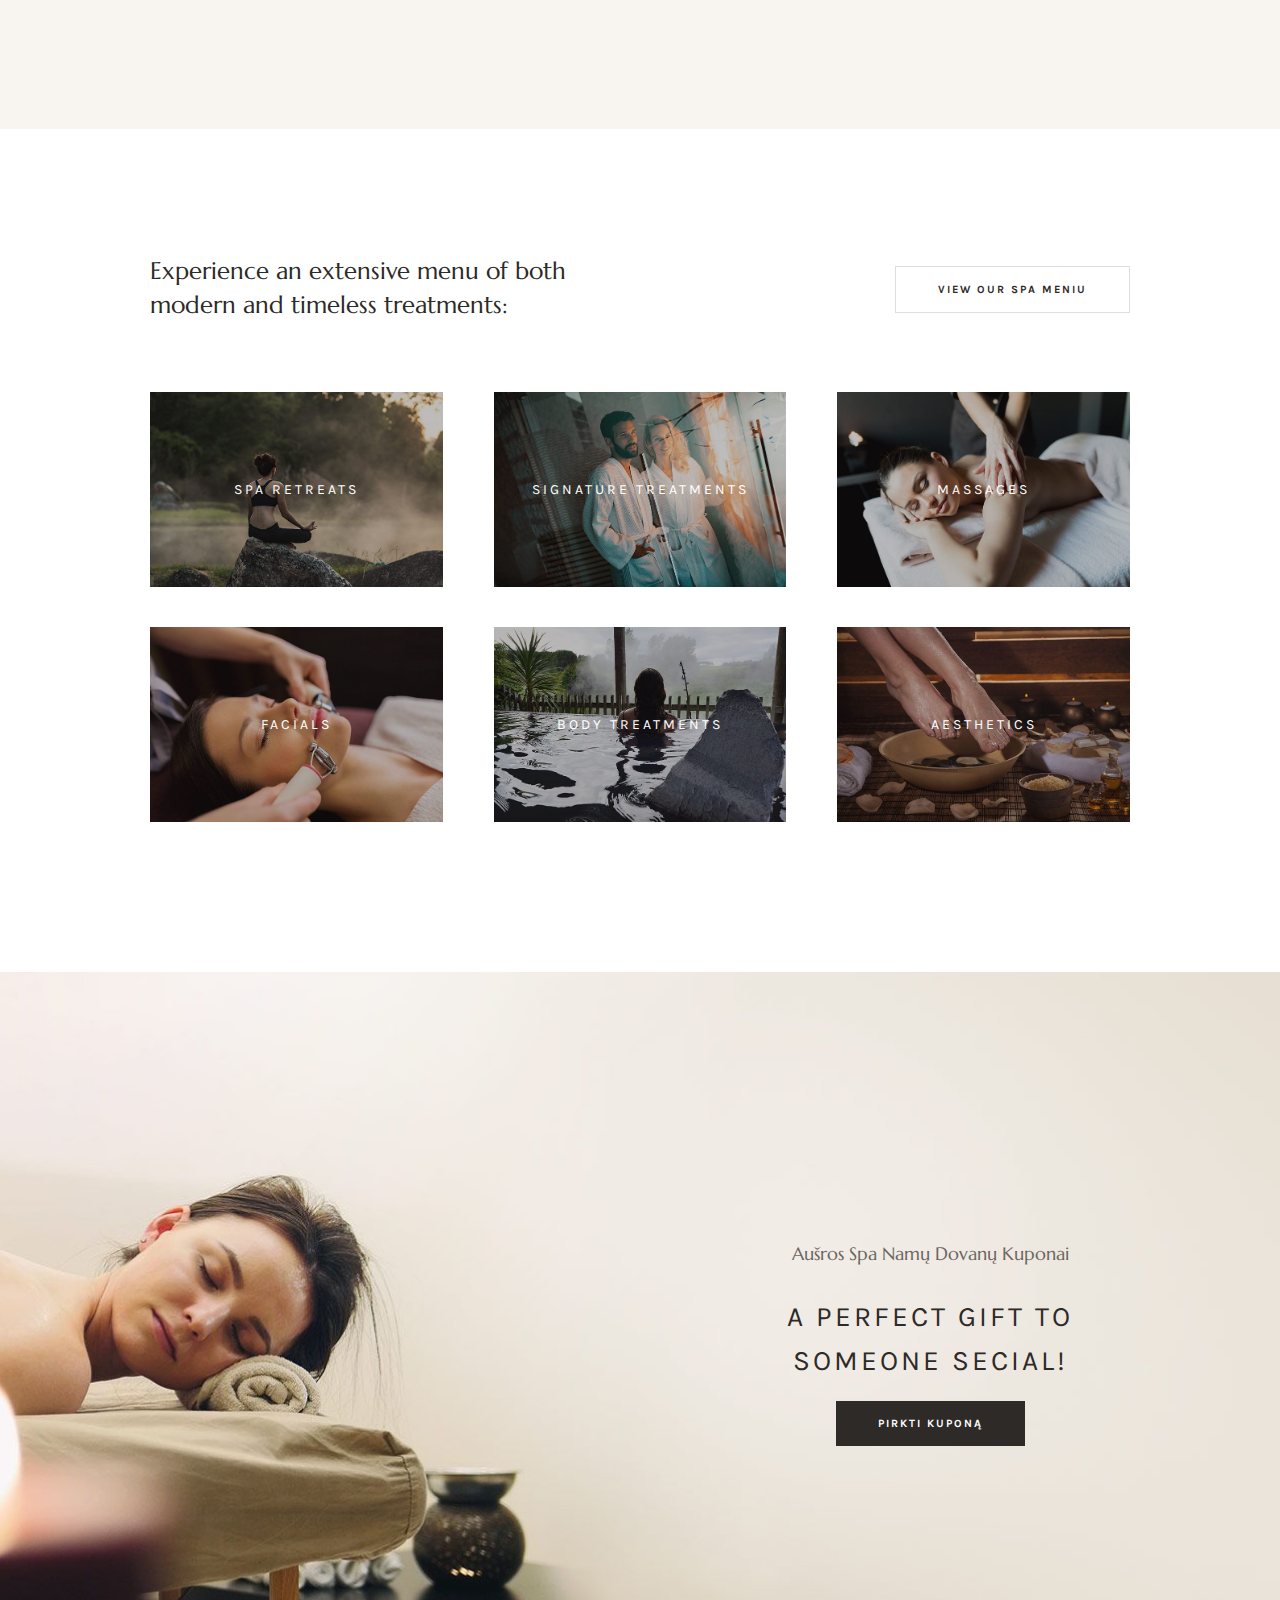
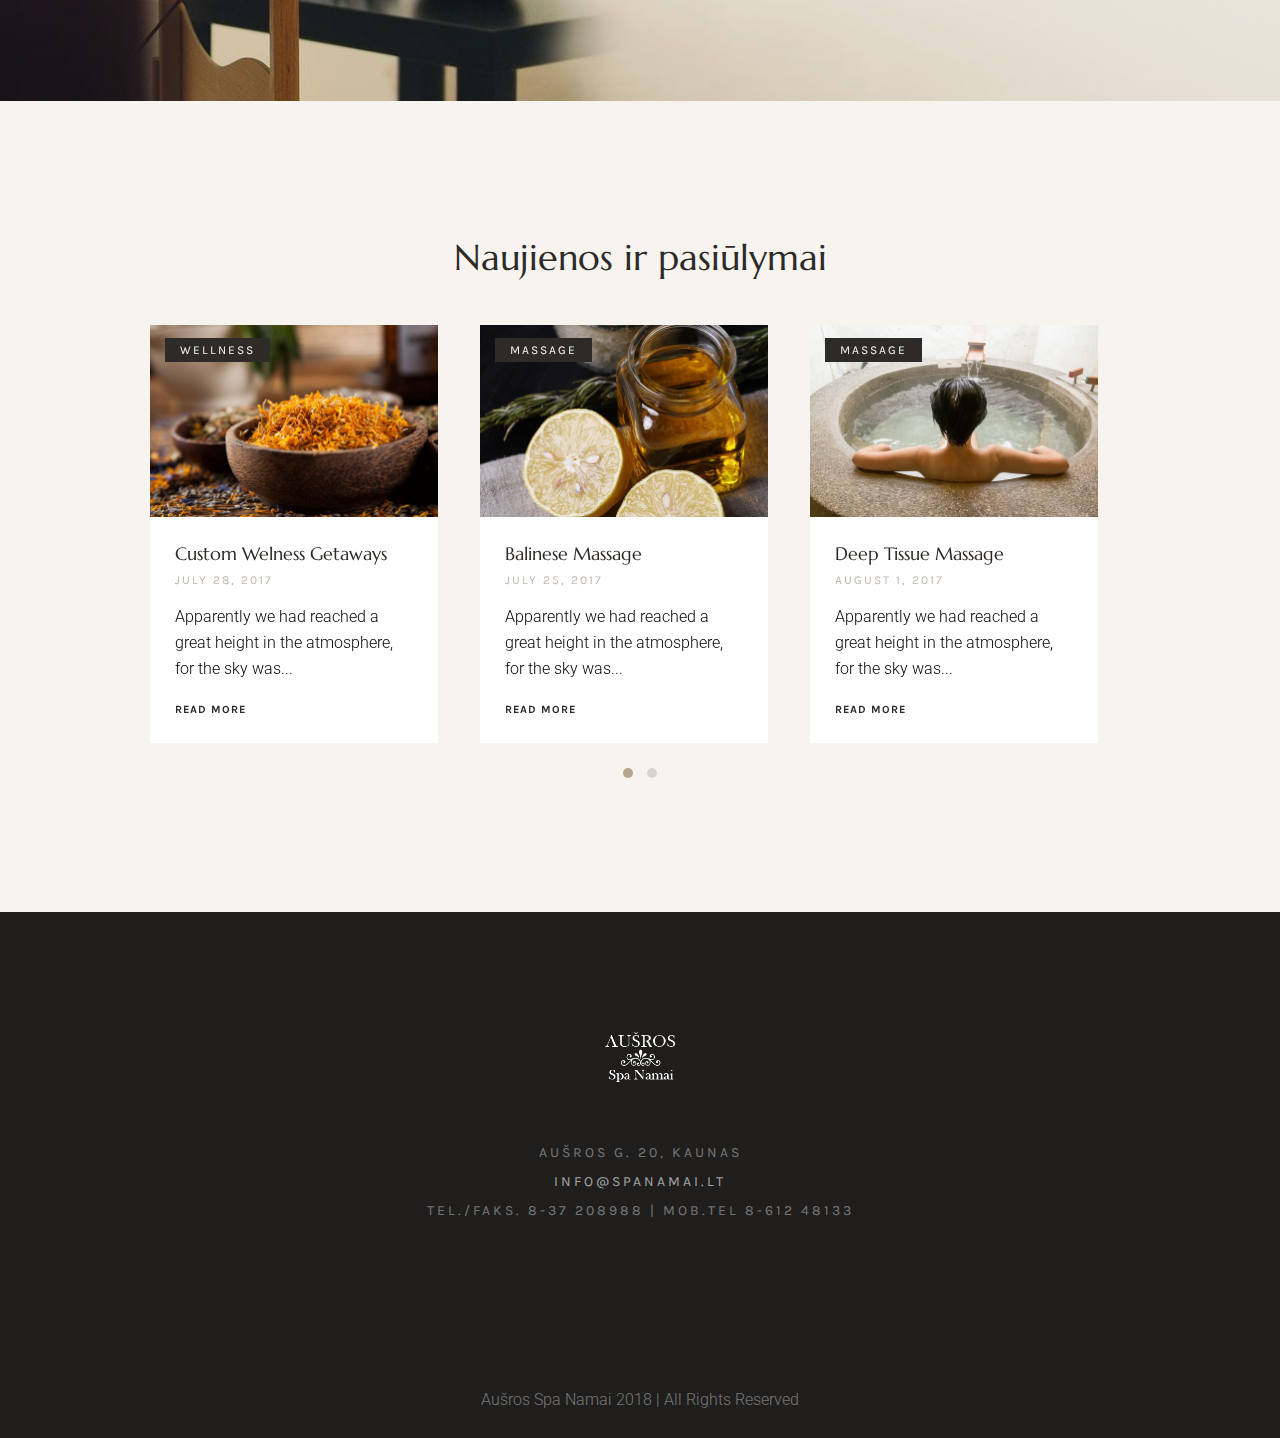
==== commit 0174ca6d: "Update responsive design" ====
--- a/index.html
+++ b/index.html
@@ -29,15 +29,17 @@
 						<img src="assets/images/logo-spa-compressor.png" alt="Aušros spa namai">
 					</a>
 				</div>
-				<nav class="meniu flexinam">
-					<ul class="flexinam topnav" id="myTopnav">
+				<nav id="myTopnav" class="meniu flexinam">
+					<div>
+						<a href="javascript:void(0);" class="icon_burger"><i class="fa fa-bars"></i></a>
+					</div>
+					<ul class="flexinam topnav">
 						<li><a href="#" class="keep-color">Pradžia</a></li>
 						<li><a href="#us" class="keep-color">Apie mus</a></li>
 						<li><a href="#our_news" class="keep-color">Naujienos</a></li>
 						<li><a href="#our_services" class="keep-color">Paslaugos</a></li>
 						<li><a href="#coupons" class="keep-color">Dovanų kuponai</a></li>
 						<li><a href="#contact_us" class="keep-color">Kontaktai</a></li>
-						<li><a href="javascript:void(0);" class="icon_burger" onclick="myFunction()"><i class="fa fa-bars"></i></a></li>
 					</ul>
 				</nav>
 			</div>
--- a/assets/css/style.css
+++ b/assets/css/style.css
@@ -124,6 +124,7 @@
   -webkit-box-align: center;
   -ms-flex-align: center;
   align-items: center;
+  padding-right: 35px;
 }
 
 .float-navigation .container .logo {
@@ -158,16 +159,7 @@
   color: #e8d2b8;
 }
 
-.meniu .lang a {
-  vertical-align: -2px;
-}
-
-.meniu .icon-search1 {
-  color: #fff;
-  vertical-align: -1px;
-}
-
-.icon_burger i {
+.meniu a.icon_burger {
   display: none;
 }
 
@@ -850,37 +842,29 @@
 }
 
 /* CONTACT US FORM: END */
-@media screen and (max-width: 600px) {
-  .topnav a {
+@media screen and (max-width: 800px) {
+  .float-navigation .meniu {
+    position: relative;
+    display: block;
+  }
+  .float-navigation .meniu a.icon_burger {
+    display: block;
+  }
+  .topnav {
     display: none;
   }
-  .topnav a.icon {
-    float: right;
+  .topnav.responsive {
+    position: absolute;
     display: block;
-  }
-}
-
-@media screen and (max-width: 600px) {
-  .topnav.responsive {
-    position: relative;
-  }
-  .topnav.responsive .icon {
-    position: absolute;
+    width: 150px;
     right: 0;
-    top: 0;
-  }
-  .topnav.responsive a {
-    float: none;
-    display: block;
-    text-align: left;
+    background-color: #2a2d2c;
+    text-align: right;
+    padding-bottom: 15px;
   }
 }
 
 @media all and (max-width: 600px) {
-  .special-container {
-    margin-left: 15px;
-    margin-right: 15px;
-  }
   .first .content {
     padding-left: 20px;
     max-width: 280px;
@@ -973,3 +957,9 @@
     padding: 50px 20px;
   }
 }
+
+@media all and (max-width: 600px) {
+  .reservation .container {
+    margin: 0 20px 0px 20px;
+  }
+}
